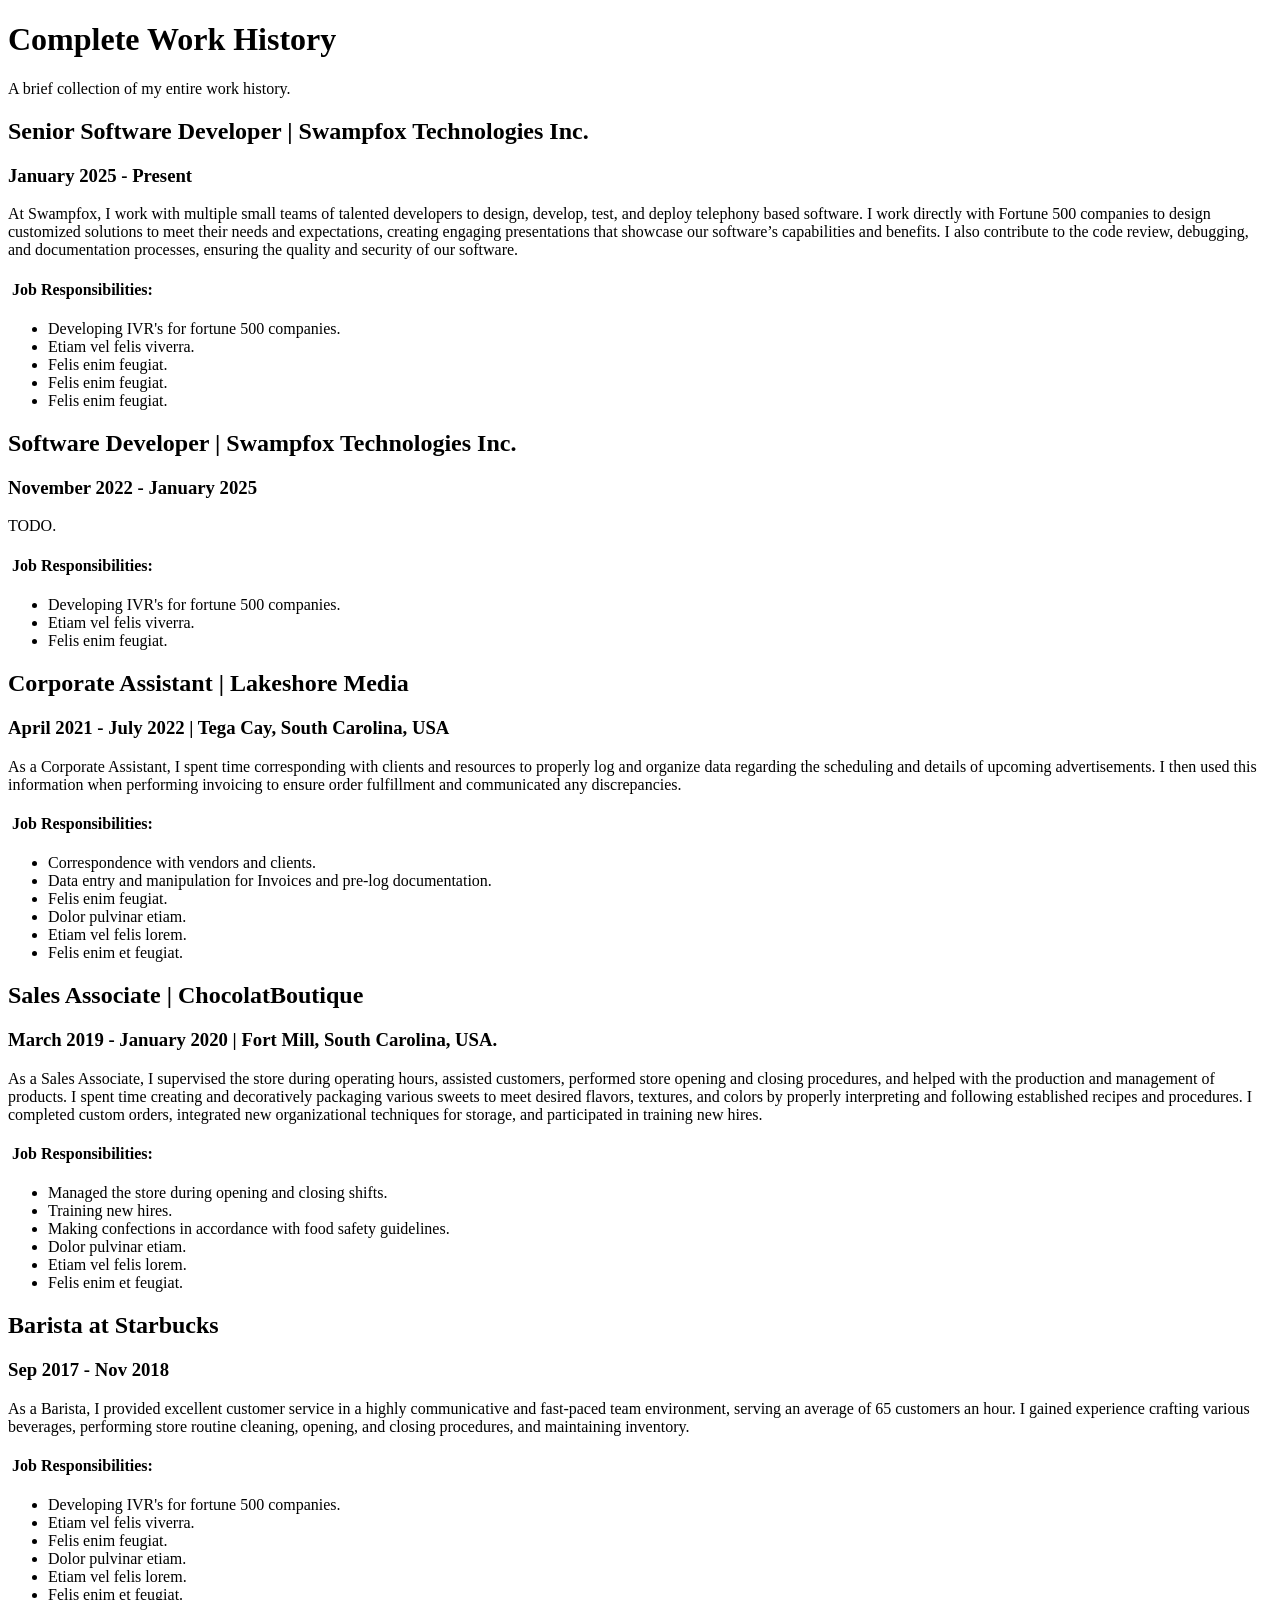
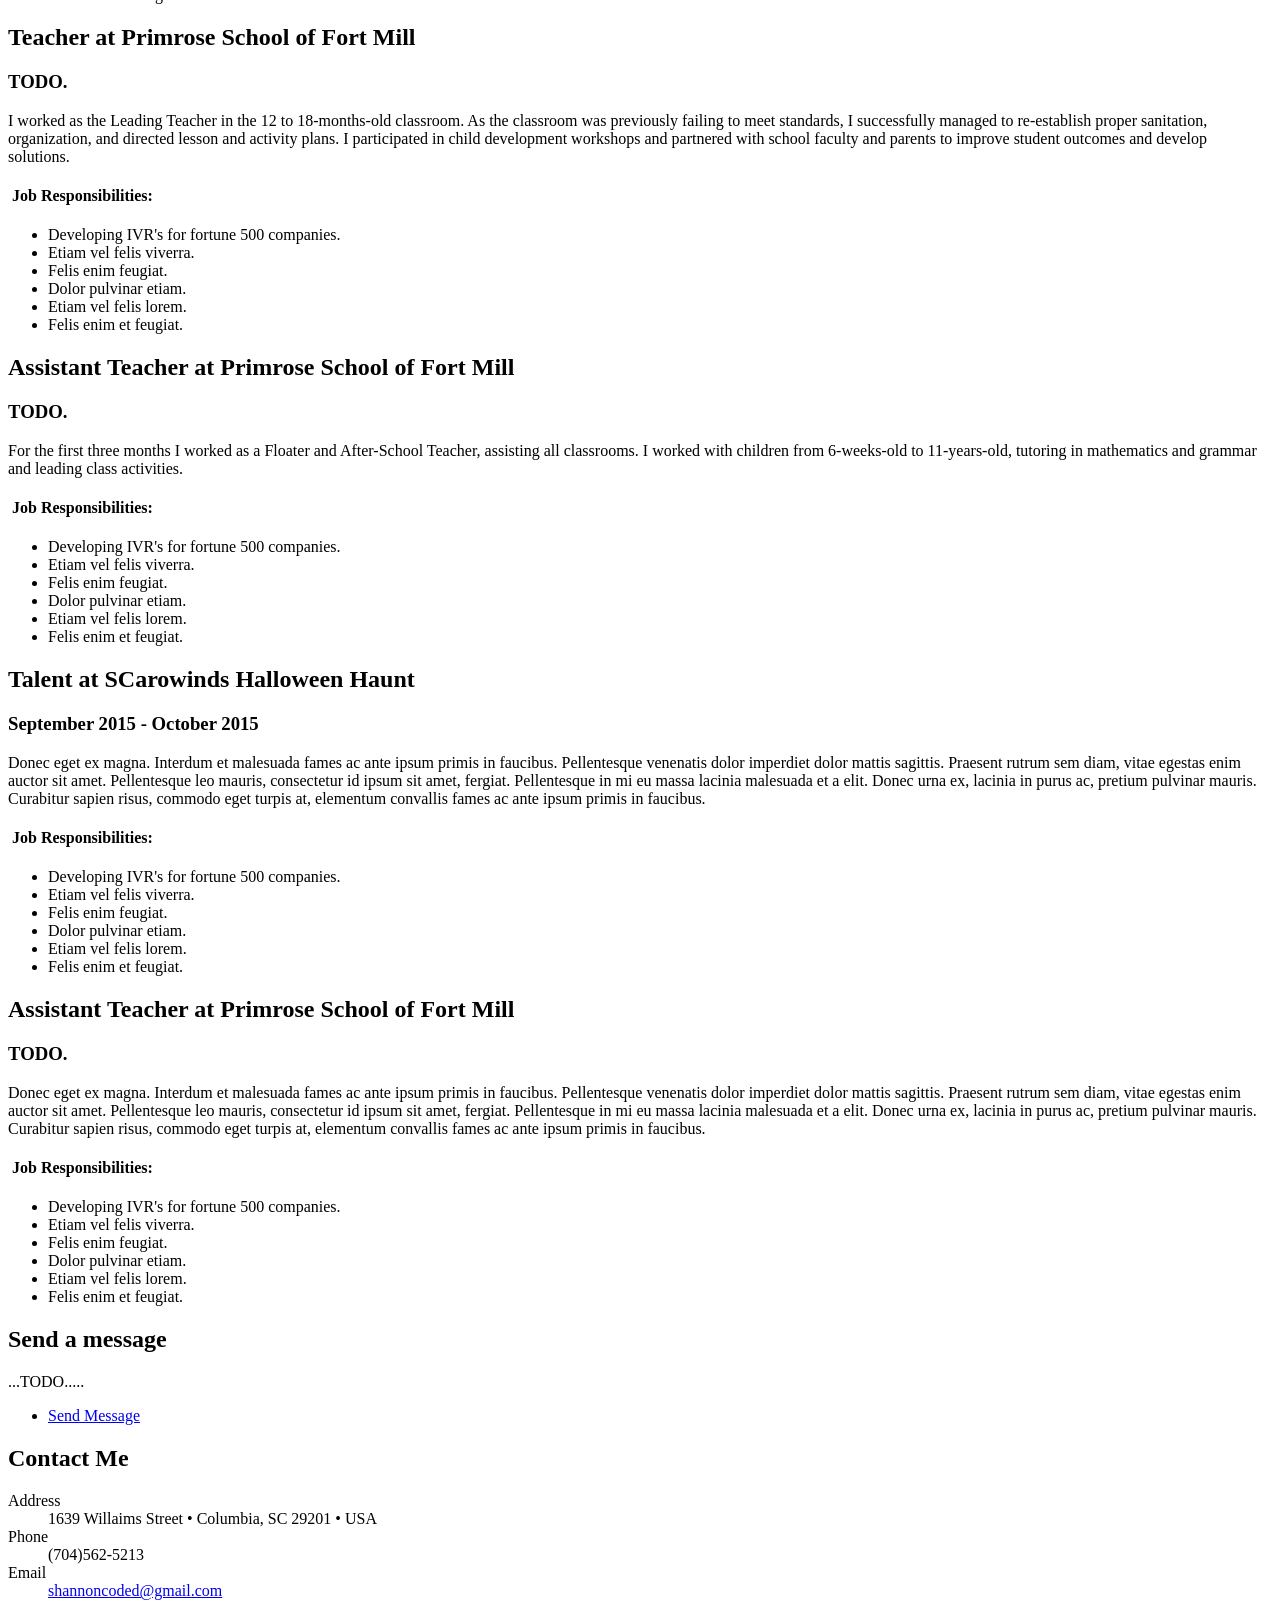
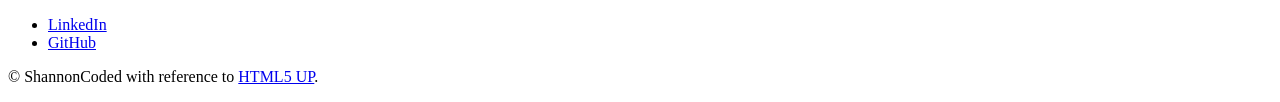
==== history.html @ 384a5326 "Pre-Modernization efforts" ====
<!DOCTYPE HTML>
<html>
	<head>
		<title>Complete Work History</title>
		<meta charset="utf-8" />
		<meta name="viewport" content="width=device-width, initial-scale=1, user-scalable=no" />
		<link rel="stylesheet" href="assets/css/main.css" />
		<noscript><link rel="stylesheet" href="assets/css/noscript.css" /></noscript>
	</head>
	<body class="is-preload">

		<!-- Wrapper -->
			<div id="wrapper">

				<!-- Header -->
					<header id="header">
						<h1>Complete Work History</h1>
						<p>A brief collection of my entire work history.</p>
					</header>

				<!-- Main -->
					<div id="main">

							<!-- Senior Software Developer - Swampfox TechnologiesINc. -->
							<section id="Swampfox2" class="main">
								<h2><b>Senior Software Developer</b> | Swampfox Technologies Inc.</h2>
								<h3>January 2025 - Present</h3>
								<p>At Swampfox, I work with multiple small teams of talented developers to design, develop, test, and deploy telephony based software.
									I work directly with Fortune 500 companies to design customized solutions to meet their needs and expectations, creating engaging presentations that showcase our software’s capabilities and benefits. 
									I also contribute to the code review, debugging, and documentation processes, ensuring the quality and security of our software.</p>
								<h4><span class="image right"><img src="images/SF_Logo.png" alt=""/></span>
									<b>Job Responsibilities:</b></h4>
								<ul>
									<li>Developing IVR's for fortune 500 companies.</li>
									<li>Etiam vel felis viverra.</li>
									<li>Felis enim feugiat.</li>
									<li>Felis enim feugiat.</li>
									<li>Felis enim feugiat.</li>
								</ul>
							</section>

							<!-- Software Developer - Swampfox Technologies Inc. -->
							<section id="Swampfox1" class="main">
								<!-- <span class="image main"><img src="images/pic04.jpg" alt="" /></span> -->
								<h2><b>Software Developer</b> | Swampfox Technologies Inc.</h2>
								<h3>November 2022 - January 2025</h3>
								<p>TODO.</p>
								<h4><span class="image right"><img src="images/SF_Logo.png" alt=""/></span>
									<b>Job Responsibilities:</b></h4>
								<ul>
									<li>Developing IVR's for fortune 500 companies.</li>
									<li>Etiam vel felis viverra.</li>
									<li>Felis enim feugiat.</li>
								</ul>							</section>

							<!--Corporate Assistant at LakeShore Media -->
							<section id="Lakeshore2" class="main">
								<h2><b>Corporate Assistant</b> | Lakeshore Media</h2>
								<h3>April 2021 - July 2022 | Tega Cay, South Carolina, USA</h3>
								<p>As a Corporate Assistant, 
									I spent time corresponding with clients and resources to properly log and organize data regarding the scheduling and details of upcoming advertisements. 
									I then used this information when performing invoicing to ensure order fulfillment and communicated any discrepancies.</p>
								<h4><span class="image right"><img src="images/Lakeshore_logo.jpg" alt=""/></span>
									<b>Job Responsibilities:</b></h4>
								<ul>
									<li>Correspondence with vendors and clients.</li>
									<li>Data entry and manipulation for Invoices and pre-log documentation.</li>
									<li>Felis enim feugiat.</li>
									<li>Dolor pulvinar etiam.</li>
									<li>Etiam vel felis lorem.</li>
									<li>Felis enim et feugiat.</li>
								</ul>
							</section>

							<!-- Chocolatier Chocolat Boutique  -->
							<section id="ChocolatBoutique" class="main">
								<h2>Sales Associate | ChocolatBoutique</h2>
								<h3>March 2019 - January 2020 | Fort Mill, South Carolina, USA.</h3>
								<p>As a Sales Associate, I supervised the store during operating hours, assisted customers, performed store opening and closing procedures, and helped with the production and management of products.
									I spent time creating and decoratively packaging various sweets to meet desired flavors, textures, and colors by properly interpreting and following established recipes and procedures.
									I completed custom orders, integrated new organizational techniques for storage, and participated in training new hires. </p>
								<h4><span class="image right"><img src="images/pic05.jpg" alt=""/></span>
									<b>Job Responsibilities:</b></h4>
								<ul>
									<li>Managed the store during opening and closing shifts.</li>
									<li>Training new hires.</li>
									<li>Making confections in accordance with food safety guidelines.</li>
									<li>Dolor pulvinar etiam.</li>
									<li>Etiam vel felis lorem.</li>
									<li>Felis enim et feugiat.</li>
								</ul>
							</section>

							<!-- Barista at Starbucks  -->
							<section id="Starbucks" class="main">
								<h2><b>Barista</b> at Starbucks</h2>
								<h3>Sep 2017 - Nov 2018</h3>
								<p>As a Barista, I provided excellent customer service in a highly communicative and fast-paced team environment, serving an average of 65 customers an hour.
									I gained experience crafting various beverages, performing store routine cleaning, opening, and closing procedures, and maintaining inventory.</p>
								<h4><span class="image right"><img src="images/pic05.jpg" alt=""/></span>
									<b>Job Responsibilities:</b></h4>
								<ul>
									<li>Developing IVR's for fortune 500 companies.</li>
									<li>Etiam vel felis viverra.</li>
									<li>Felis enim feugiat.</li>
									<li>Dolor pulvinar etiam.</li>
									<li>Etiam vel felis lorem.</li>
									<li>Felis enim et feugiat.</li>
								</ul>
							</section>

							<!-- Teacher at Primrose School of Fort Mill -->
							<section id="Primrose2" class="main">
								<h2>Teacher at Primrose School of Fort Mill</h2>
								<h3>TODO.</h3>
								<p> I worked as the Leading Teacher in the 12 to 18-months-old classroom. As the classroom was previously failing to meet standards, I successfully managed to re-establish proper sanitation, organization, and directed lesson and activity plans. 
									I participated in child development workshops and partnered with school faculty and parents to improve student outcomes and develop solutions.</p>
								<h4><span class="image right"><img src="images/Primrose_logo.jpg" alt=""/></span>
									<b>Job Responsibilities:</b></h4>
									<ul>
										<li>Developing IVR's for fortune 500 companies.</li>
										<li>Etiam vel felis viverra.</li>
										<li>Felis enim feugiat.</li>
										<li>Dolor pulvinar etiam.</li>
										<li>Etiam vel felis lorem.</li>
										<li>Felis enim et feugiat.</li>
									</ul>
							</section>

							<!-- Assistant Teacher at Primrose School of Fort Mill -->
							<section id="Primrose1" class="main">
								<h2>Assistant Teacher at Primrose School of Fort Mill</h2>
								<h3>TODO.</h3>
								<p>For the first three months I worked as a Floater and After-School Teacher, assisting all classrooms. I worked with children from 6-weeks-old to 11-years-old, tutoring in mathematics and grammar and leading class activities.</p>
								<h4><span class="image right"><img src="images/pic05.jpg" alt=""/></span>
									<b>Job Responsibilities:</b></h4>
									<ul>
										<li>Developing IVR's for fortune 500 companies.</li>
										<li>Etiam vel felis viverra.</li>
										<li>Felis enim feugiat.</li>
										<li>Dolor pulvinar etiam.</li>
										<li>Etiam vel felis lorem.</li>
										<li>Felis enim et feugiat.</li>
									</ul>
							</section>

							<!-- Talent at SCarowinds Halloween Haunt -->
							<section id="Scarowinds" class="main">
								<h2>Talent at SCarowinds Halloween Haunt</h2>
								<h3>September 2015 - October 2015</h3>
								<p>Donec eget ex magna. Interdum et malesuada fames ac ante ipsum primis in faucibus. Pellentesque venenatis dolor imperdiet dolor mattis sagittis. Praesent rutrum sem diam, vitae egestas enim auctor sit amet. Pellentesque leo mauris, consectetur id ipsum sit amet, fergiat. Pellentesque in mi eu massa lacinia malesuada et a elit. Donec urna ex, lacinia in purus ac, pretium pulvinar mauris. Curabitur sapien risus, commodo eget turpis at, elementum convallis fames ac ante ipsum primis in faucibus.</p>
								<h4><span class="image right"><img src="images/pic05.jpg" alt=""/></span>
									<b>Job Responsibilities:</b></h4>
									<ul>
										<li>Developing IVR's for fortune 500 companies.</li>
										<li>Etiam vel felis viverra.</li>
										<li>Felis enim feugiat.</li>
										<li>Dolor pulvinar etiam.</li>
										<li>Etiam vel felis lorem.</li>
										<li>Felis enim et feugiat.</li>
									</ul>
							</section>
							
							<!-- Advertising Assistant at Lakeshore Media -->
							<section id="Lakeshore1" class="main">
								<h2>Assistant Teacher at Primrose School of Fort Mill</h2>
								<h3>TODO.</h3>
								<p>Donec eget ex magna. Interdum et malesuada fames ac ante ipsum primis in faucibus. Pellentesque venenatis dolor imperdiet dolor mattis sagittis. Praesent rutrum sem diam, vitae egestas enim auctor sit amet. Pellentesque leo mauris, consectetur id ipsum sit amet, fergiat. Pellentesque in mi eu massa lacinia malesuada et a elit. Donec urna ex, lacinia in purus ac, pretium pulvinar mauris. Curabitur sapien risus, commodo eget turpis at, elementum convallis fames ac ante ipsum primis in faucibus.</p>
								<h4><span class="image right"><img src="images/Lakeshore_logo.jpg" alt=""/></span>
									<b>Job Responsibilities:</b></h4>
									<ul>
										<li>Developing IVR's for fortune 500 companies.</li>
										<li>Etiam vel felis viverra.</li>
										<li>Felis enim feugiat.</li>
										<li>Dolor pulvinar etiam.</li>
										<li>Etiam vel felis lorem.</li>
										<li>Felis enim et feugiat.</li>
									</ul>
							</section>
					</div>


					<!-- Footer -->
					<footer id="footer">
						<section>
							<h2>Send a message</h2>
							<p>...TODO.....</p>
							<ul class="actions">
								<li><a href="generic.html" class="button">Send Message</a></li>
							</ul>
						</section>
						<section>
							<h2>Contact Me</h2>
							<dl class="alt">
								<dt>Address</dt>
								<dd>1639 Willaims Street &bull; Columbia, SC 29201 &bull; USA</dd>
								<dt>Phone</dt>
								<dd>(704)562-5213</dd>
								<dt>Email</dt>
								<dd><a href="#">shannoncoded@gmail.com</a></dd>
							</dl>
							<ul class="icons">
								<li><a href="#" class="icon brands fa-LinkedIn alt"><span class="label">LinkedIn</span></a></li>
								<li><a href="#" class="icon brands fa-github alt"><span class="label">GitHub</span></a></li>
							</ul>
						</section>
						<p class="copyright">&copy; ShannonCoded with reference to <a href="https://html5up.net">HTML5 UP</a>.</p>
					</footer>

			</div>



		<!-- Scripts -->
			<script src="assets/js/jquery.min.js"></script>
			<script src="assets/js/jquery.scrollex.min.js"></script>
			<script src="assets/js/jquery.scrolly.min.js"></script>
			<script src="assets/js/browser.min.js"></script>
			<script src="assets/js/breakpoints.min.js"></script>
			<script src="assets/js/util.js"></script>
			<script src="assets/js/main.js"></script>

	</body>
</html>
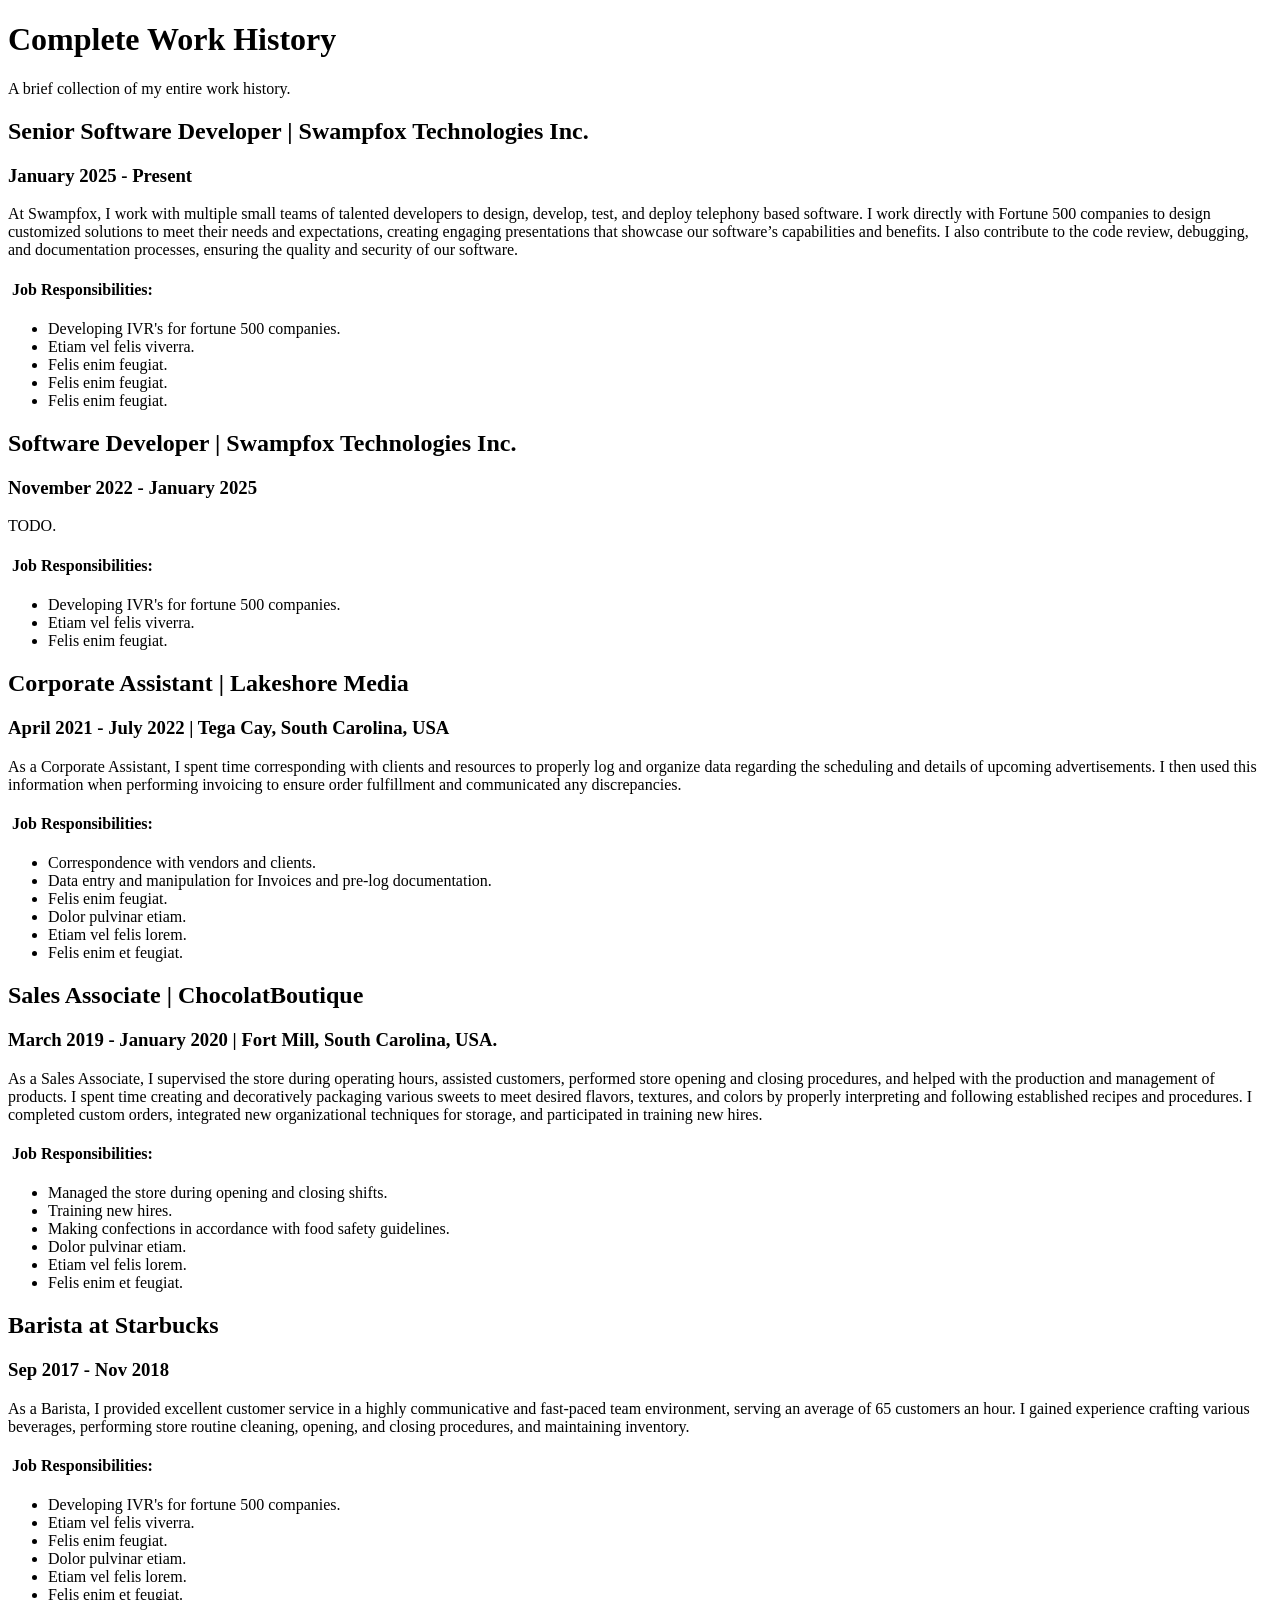
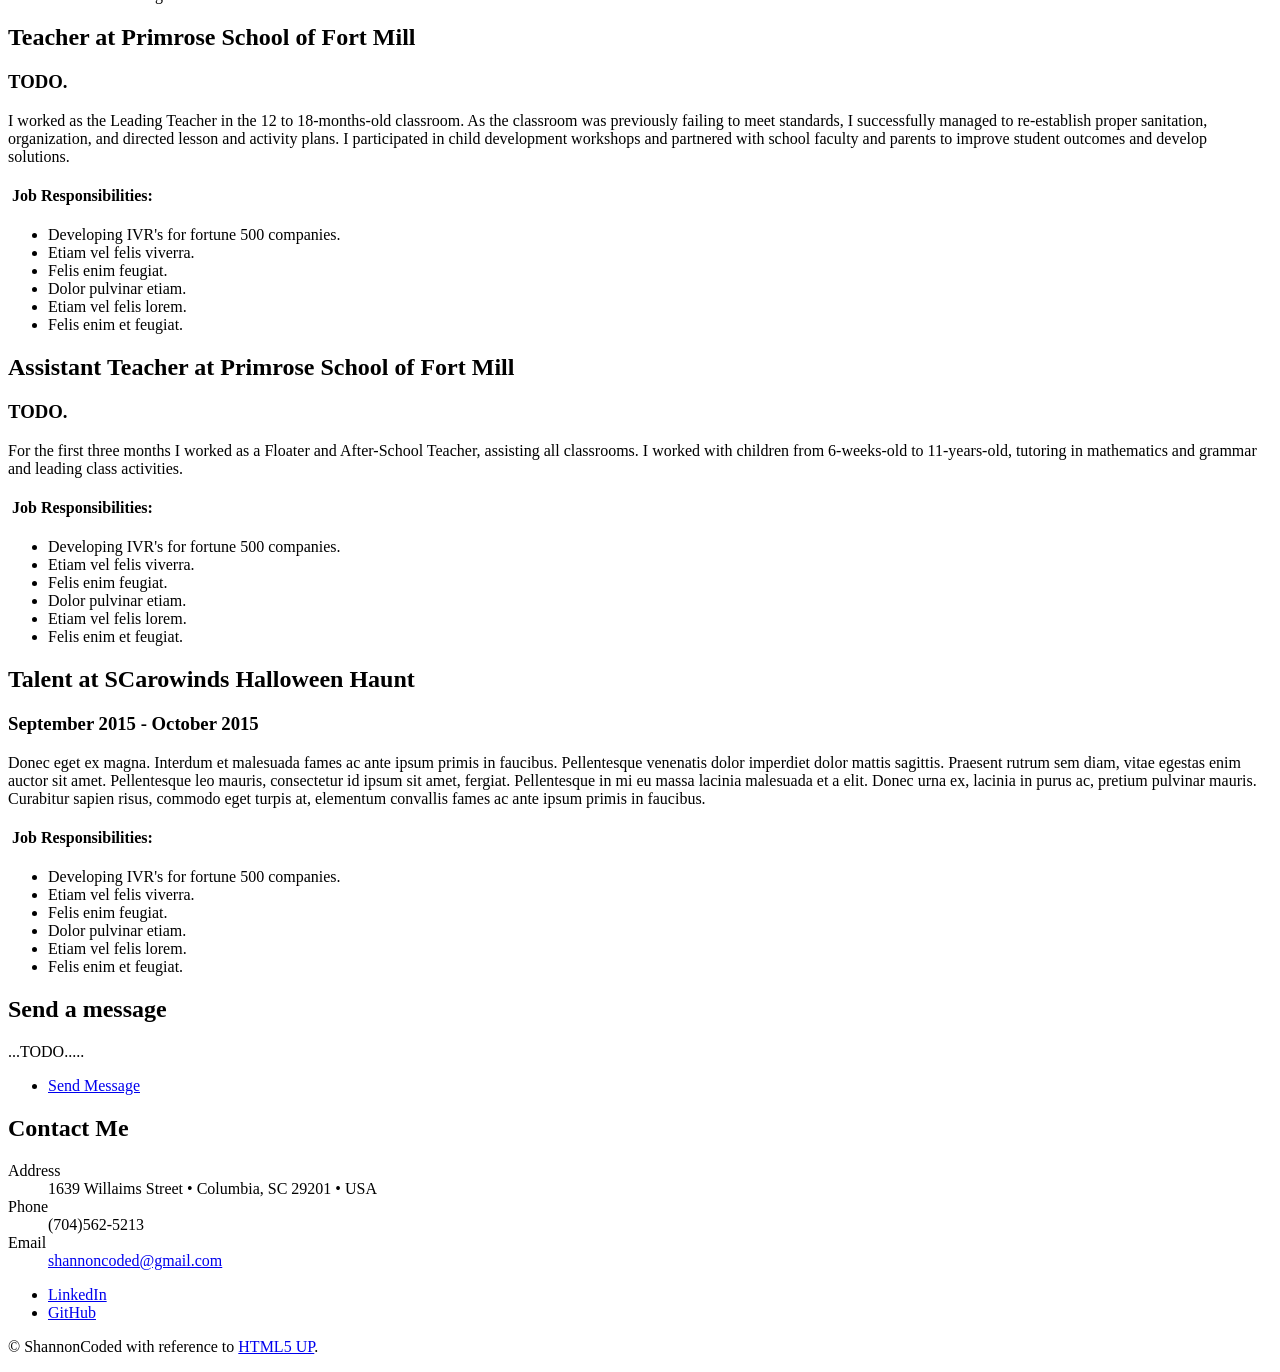
==== commit a9da40b1: "Switched to Earthy Design" ====
--- a/history.html
+++ b/history.html
@@ -161,22 +161,7 @@
 									</ul>
 							</section>
 							
-							<!-- Advertising Assistant at Lakeshore Media -->
-							<section id="Lakeshore1" class="main">
-								<h2>Assistant Teacher at Primrose School of Fort Mill</h2>
-								<h3>TODO.</h3>
-								<p>Donec eget ex magna. Interdum et malesuada fames ac ante ipsum primis in faucibus. Pellentesque venenatis dolor imperdiet dolor mattis sagittis. Praesent rutrum sem diam, vitae egestas enim auctor sit amet. Pellentesque leo mauris, consectetur id ipsum sit amet, fergiat. Pellentesque in mi eu massa lacinia malesuada et a elit. Donec urna ex, lacinia in purus ac, pretium pulvinar mauris. Curabitur sapien risus, commodo eget turpis at, elementum convallis fames ac ante ipsum primis in faucibus.</p>
-								<h4><span class="image right"><img src="images/Lakeshore_logo.jpg" alt=""/></span>
-									<b>Job Responsibilities:</b></h4>
-									<ul>
-										<li>Developing IVR's for fortune 500 companies.</li>
-										<li>Etiam vel felis viverra.</li>
-										<li>Felis enim feugiat.</li>
-										<li>Dolor pulvinar etiam.</li>
-										<li>Etiam vel felis lorem.</li>
-										<li>Felis enim et feugiat.</li>
-									</ul>
-							</section>
+
 					</div>
 
 
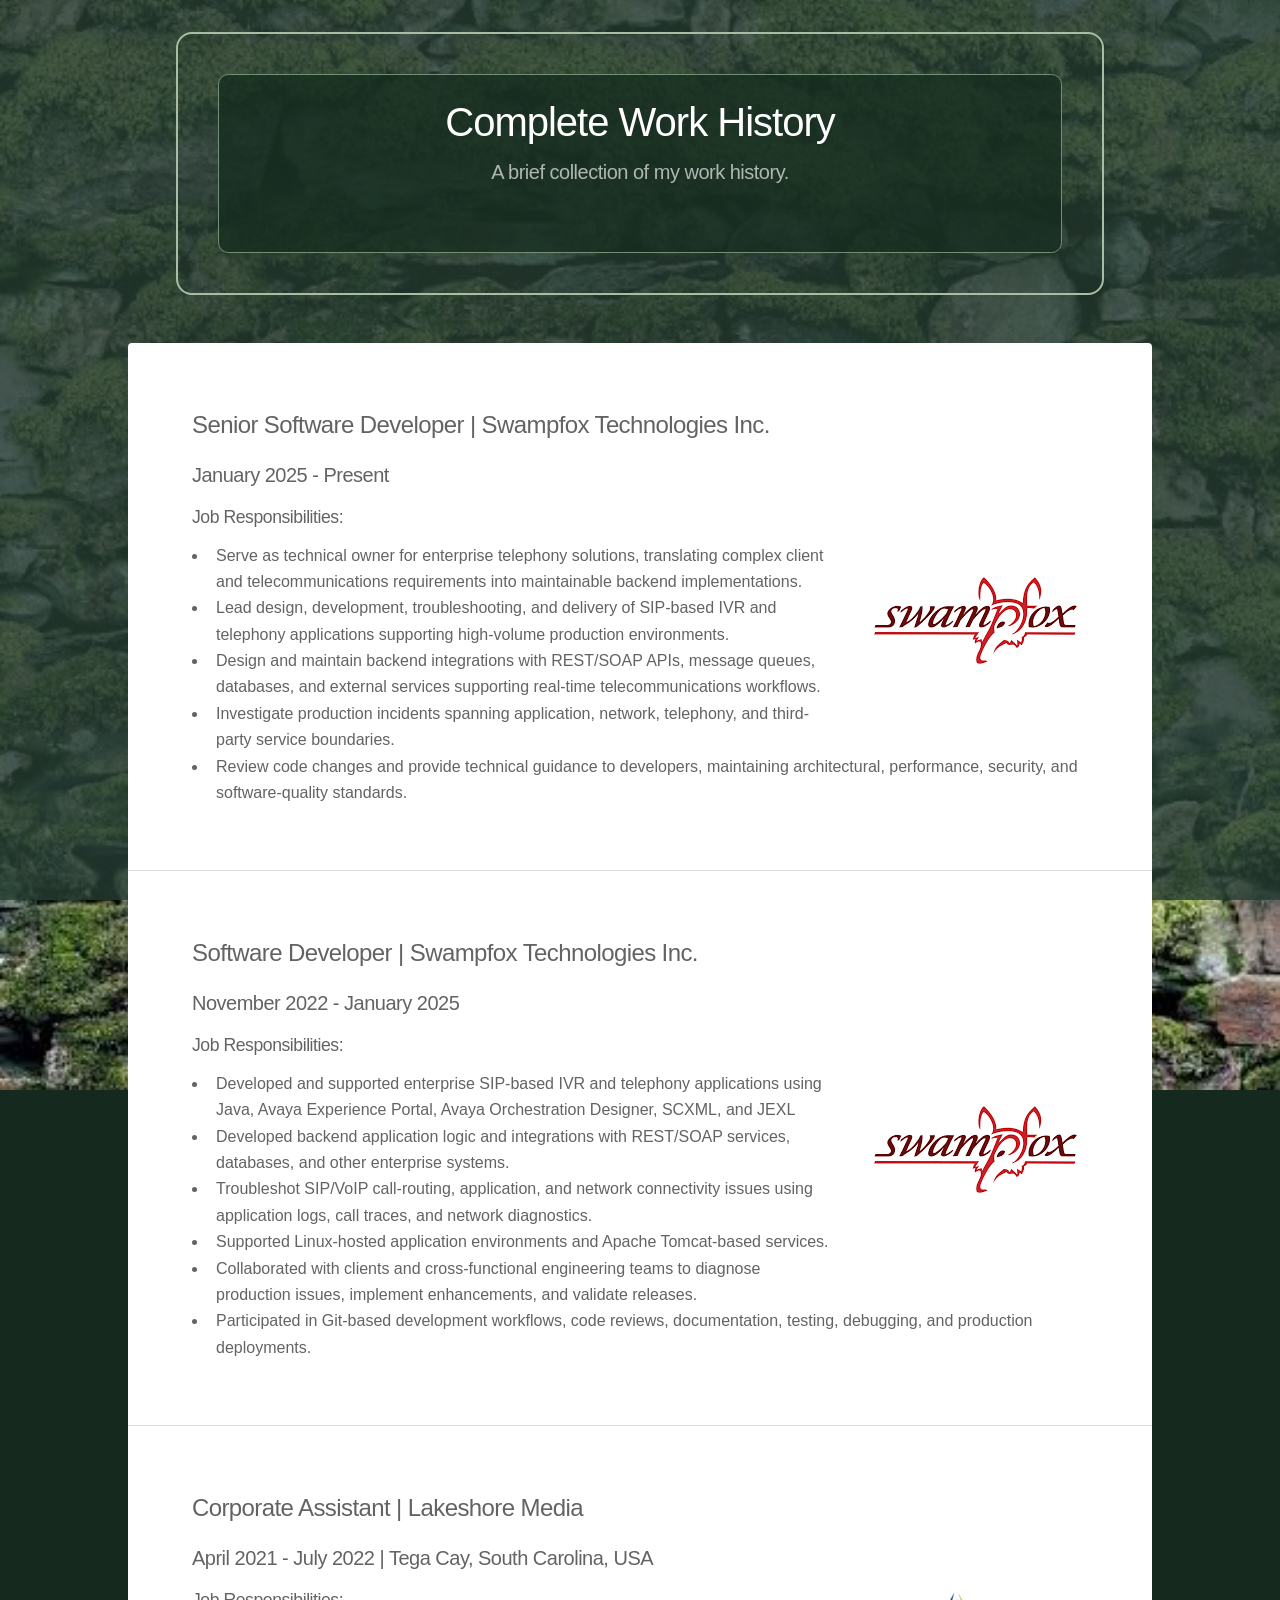
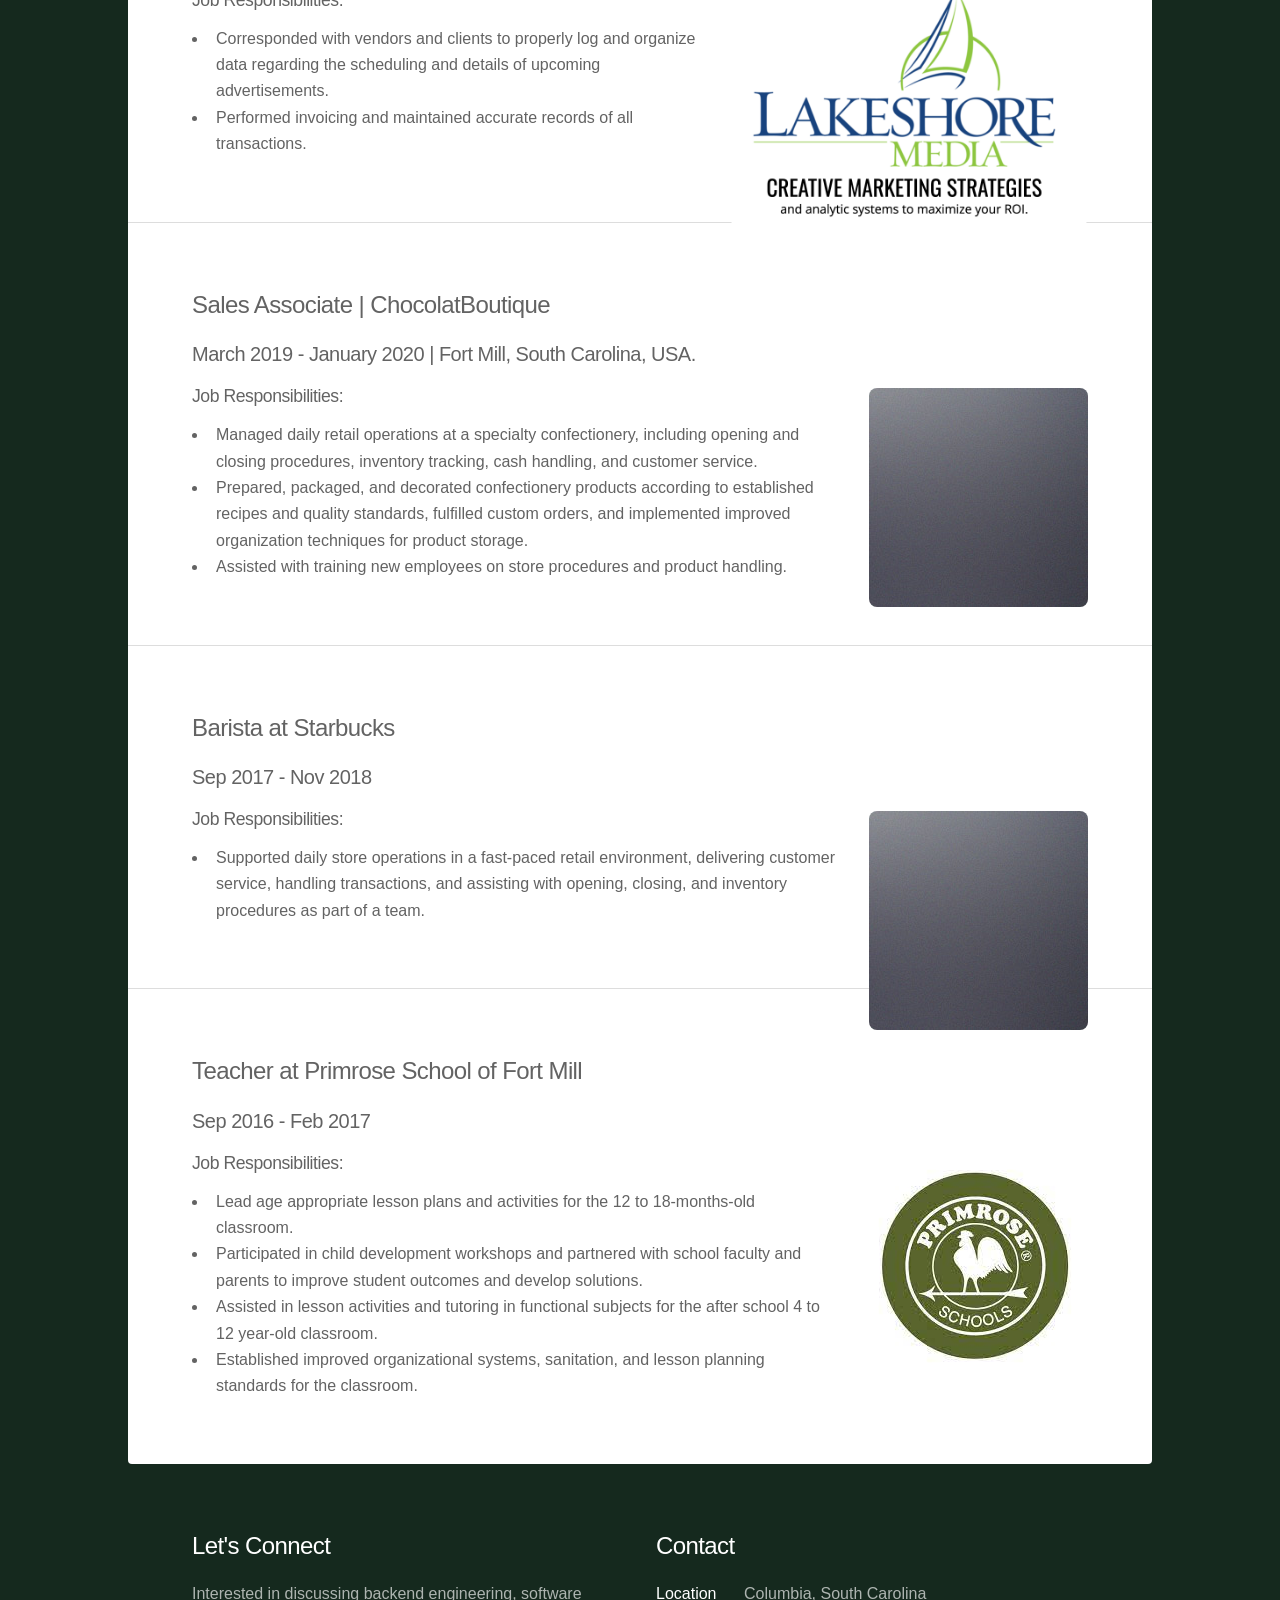
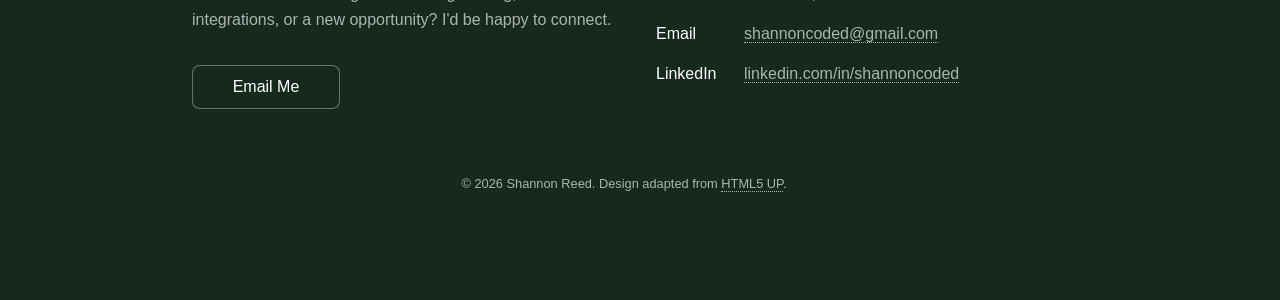
==== commit 1f6d4b40: "Updated Project Section and cleaned UI." ====
--- a/history.html
+++ b/history.html
@@ -4,8 +4,9 @@
 		<title>Complete Work History</title>
 		<meta charset="utf-8" />
 		<meta name="viewport" content="width=device-width, initial-scale=1, user-scalable=no" />
-		<link rel="stylesheet" href="assets/css/main.css" />
-		<noscript><link rel="stylesheet" href="assets/css/noscript.css" /></noscript>
+		<link rel="stylesheet" href="Assets/css/main.css" />
+		<link rel="stylesheet" href="Assets/css/custom.css" />
+		<noscript><link rel="stylesheet" href="Assets/css/noscript.css" /></noscript>
 	</head>
 	<body class="is-preload">
 
@@ -15,7 +16,7 @@
 				<!-- Header -->
 					<header id="header">
 						<h1>Complete Work History</h1>
-						<p>A brief collection of my entire work history.</p>
+						<p>A brief collection of my work history.</p>
 					</header>
 
 				<!-- Main -->
@@ -25,17 +26,14 @@
 							<section id="Swampfox2" class="main">
 								<h2><b>Senior Software Developer</b> | Swampfox Technologies Inc.</h2>
 								<h3>January 2025 - Present</h3>
-								<p>At Swampfox, I work with multiple small teams of talented developers to design, develop, test, and deploy telephony based software.
-									I work directly with Fortune 500 companies to design customized solutions to meet their needs and expectations, creating engaging presentations that showcase our software’s capabilities and benefits. 
-									I also contribute to the code review, debugging, and documentation processes, ensuring the quality and security of our software.</p>
-								<h4><span class="image right"><img src="images/SF_Logo.png" alt=""/></span>
+								<h4><span class="image right"><img src="Images/SF_Logo.png" alt=""/></span>
 									<b>Job Responsibilities:</b></h4>
 								<ul>
-									<li>Developing IVR's for fortune 500 companies.</li>
-									<li>Etiam vel felis viverra.</li>
-									<li>Felis enim feugiat.</li>
-									<li>Felis enim feugiat.</li>
-									<li>Felis enim feugiat.</li>
+									<li>Serve as technical owner for enterprise telephony solutions, translating complex client and telecommunications requirements into maintainable backend implementations.</li>
+									<li>Lead design, development, troubleshooting, and delivery of SIP-based IVR and telephony applications supporting high-volume production environments.</li>
+									<li>Design and maintain backend integrations with REST/SOAP APIs, message queues, databases, and external services supporting real-time telecommunications workflows.</li>
+									<li>Investigate production incidents spanning application, network, telephony, and third-party service boundaries.</li>
+									<li>Review code changes and provide technical guidance to developers, maintaining architectural, performance, security, and software-quality standards.</li>	
 								</ul>
 							</section>
 
@@ -44,31 +42,27 @@
 								<!-- <span class="image main"><img src="images/pic04.jpg" alt="" /></span> -->
 								<h2><b>Software Developer</b> | Swampfox Technologies Inc.</h2>
 								<h3>November 2022 - January 2025</h3>
-								<p>TODO.</p>
-								<h4><span class="image right"><img src="images/SF_Logo.png" alt=""/></span>
+								<h4><span class="image right"><img src="Images/SF_Logo.png" alt=""/></span>
 									<b>Job Responsibilities:</b></h4>
 								<ul>
-									<li>Developing IVR's for fortune 500 companies.</li>
-									<li>Etiam vel felis viverra.</li>
-									<li>Felis enim feugiat.</li>
-								</ul>							</section>
+									<li>Developed and supported enterprise SIP-based IVR and telephony applications using Java, Avaya Experience Portal, Avaya Orchestration Designer, SCXML, and JEXL</li>
+									<li>Developed backend application logic and integrations with REST/SOAP services, databases, and other enterprise systems.</li>
+									<li>Troubleshot SIP/VoIP call-routing, application, and network connectivity issues using application logs, call traces, and network diagnostics.</li>
+									<li>Supported Linux-hosted application environments and Apache Tomcat-based services.</li>
+									<li>Collaborated with clients and cross-functional engineering teams to diagnose production issues, implement enhancements, and validate releases.</li>
+									<li>Participated in Git-based development workflows, code reviews, documentation, testing, debugging, and production deployments.</li>
+								</ul>							
+							</section>
 
 							<!--Corporate Assistant at LakeShore Media -->
 							<section id="Lakeshore2" class="main">
 								<h2><b>Corporate Assistant</b> | Lakeshore Media</h2>
 								<h3>April 2021 - July 2022 | Tega Cay, South Carolina, USA</h3>
-								<p>As a Corporate Assistant, 
-									I spent time corresponding with clients and resources to properly log and organize data regarding the scheduling and details of upcoming advertisements. 
-									I then used this information when performing invoicing to ensure order fulfillment and communicated any discrepancies.</p>
-								<h4><span class="image right"><img src="images/Lakeshore_logo.jpg" alt=""/></span>
+								<h4><span class="image right"><img src="Images/Lakeshore_logo.jpg" alt=""/></span>
 									<b>Job Responsibilities:</b></h4>
 								<ul>
-									<li>Correspondence with vendors and clients.</li>
-									<li>Data entry and manipulation for Invoices and pre-log documentation.</li>
-									<li>Felis enim feugiat.</li>
-									<li>Dolor pulvinar etiam.</li>
-									<li>Etiam vel felis lorem.</li>
-									<li>Felis enim et feugiat.</li>
+									<li>Corresponded with vendors and clients to properly log and organize data regarding the scheduling and details of upcoming advertisements.</li>
+									<li>Performed invoicing and maintained accurate records of all transactions.</li>
 								</ul>
 							</section>
 
@@ -76,18 +70,12 @@
 							<section id="ChocolatBoutique" class="main">
 								<h2>Sales Associate | ChocolatBoutique</h2>
 								<h3>March 2019 - January 2020 | Fort Mill, South Carolina, USA.</h3>
-								<p>As a Sales Associate, I supervised the store during operating hours, assisted customers, performed store opening and closing procedures, and helped with the production and management of products.
-									I spent time creating and decoratively packaging various sweets to meet desired flavors, textures, and colors by properly interpreting and following established recipes and procedures.
-									I completed custom orders, integrated new organizational techniques for storage, and participated in training new hires. </p>
-								<h4><span class="image right"><img src="images/pic05.jpg" alt=""/></span>
+								<h4><span class="image right"><img src="Images/pic05.jpg" alt=""/></span>
 									<b>Job Responsibilities:</b></h4>
 								<ul>
-									<li>Managed the store during opening and closing shifts.</li>
-									<li>Training new hires.</li>
-									<li>Making confections in accordance with food safety guidelines.</li>
-									<li>Dolor pulvinar etiam.</li>
-									<li>Etiam vel felis lorem.</li>
-									<li>Felis enim et feugiat.</li>
+									<li>Managed daily retail operations at a specialty confectionery, including opening and closing procedures, inventory tracking, cash handling, and customer service.</li>
+									<li>Prepared, packaged, and decorated confectionery products according to established recipes and quality standards, fulfilled custom orders, and implemented improved organization techniques for product storage.</li>
+									<li>Assisted with training new employees on store procedures and product handling.</li>
 								</ul>
 							</section>
 
@@ -95,115 +83,57 @@
 							<section id="Starbucks" class="main">
 								<h2><b>Barista</b> at Starbucks</h2>
 								<h3>Sep 2017 - Nov 2018</h3>
-								<p>As a Barista, I provided excellent customer service in a highly communicative and fast-paced team environment, serving an average of 65 customers an hour.
-									I gained experience crafting various beverages, performing store routine cleaning, opening, and closing procedures, and maintaining inventory.</p>
-								<h4><span class="image right"><img src="images/pic05.jpg" alt=""/></span>
+								<h4><span class="image right"><img src="Images/pic05.jpg" alt=""/></span>
 									<b>Job Responsibilities:</b></h4>
 								<ul>
-									<li>Developing IVR's for fortune 500 companies.</li>
-									<li>Etiam vel felis viverra.</li>
-									<li>Felis enim feugiat.</li>
-									<li>Dolor pulvinar etiam.</li>
-									<li>Etiam vel felis lorem.</li>
-									<li>Felis enim et feugiat.</li>
+									<li>Supported daily store operations in a fast-paced retail environment, delivering customer service, handling transactions, and assisting with opening, closing, and inventory procedures as part of a team.</li>
 								</ul>
 							</section>
 
 							<!-- Teacher at Primrose School of Fort Mill -->
 							<section id="Primrose2" class="main">
 								<h2>Teacher at Primrose School of Fort Mill</h2>
-								<h3>TODO.</h3>
-								<p> I worked as the Leading Teacher in the 12 to 18-months-old classroom. As the classroom was previously failing to meet standards, I successfully managed to re-establish proper sanitation, organization, and directed lesson and activity plans. 
-									I participated in child development workshops and partnered with school faculty and parents to improve student outcomes and develop solutions.</p>
-								<h4><span class="image right"><img src="images/Primrose_logo.jpg" alt=""/></span>
+								<h3>Sep 2016 - Feb 2017</h3>
+								<h4><span class="image right"><img src="Images/Primrose_logo.jpg" alt=""/></span>
 									<b>Job Responsibilities:</b></h4>
 									<ul>
-										<li>Developing IVR's for fortune 500 companies.</li>
-										<li>Etiam vel felis viverra.</li>
-										<li>Felis enim feugiat.</li>
-										<li>Dolor pulvinar etiam.</li>
-										<li>Etiam vel felis lorem.</li>
-										<li>Felis enim et feugiat.</li>
+										<li>Lead age appropriate lesson plans and activities for the 12 to 18-months-old classroom.</li>
+										<li>Participated in child development workshops and partnered with school faculty and parents to improve student outcomes and develop solutions.</li>
+										<li>Assisted in lesson activities and tutoring in functional subjects for the after school 4 to 12 year-old classroom.</li>
+										<li>Established improved organizational systems, sanitation, and lesson planning standards for the classroom.</li>
 									</ul>
 							</section>
-
-							<!-- Assistant Teacher at Primrose School of Fort Mill -->
-							<section id="Primrose1" class="main">
-								<h2>Assistant Teacher at Primrose School of Fort Mill</h2>
-								<h3>TODO.</h3>
-								<p>For the first three months I worked as a Floater and After-School Teacher, assisting all classrooms. I worked with children from 6-weeks-old to 11-years-old, tutoring in mathematics and grammar and leading class activities.</p>
-								<h4><span class="image right"><img src="images/pic05.jpg" alt=""/></span>
-									<b>Job Responsibilities:</b></h4>
-									<ul>
-										<li>Developing IVR's for fortune 500 companies.</li>
-										<li>Etiam vel felis viverra.</li>
-										<li>Felis enim feugiat.</li>
-										<li>Dolor pulvinar etiam.</li>
-										<li>Etiam vel felis lorem.</li>
-										<li>Felis enim et feugiat.</li>
-									</ul>
-							</section>
-
-							<!-- Talent at SCarowinds Halloween Haunt -->
-							<section id="Scarowinds" class="main">
-								<h2>Talent at SCarowinds Halloween Haunt</h2>
-								<h3>September 2015 - October 2015</h3>
-								<p>Donec eget ex magna. Interdum et malesuada fames ac ante ipsum primis in faucibus. Pellentesque venenatis dolor imperdiet dolor mattis sagittis. Praesent rutrum sem diam, vitae egestas enim auctor sit amet. Pellentesque leo mauris, consectetur id ipsum sit amet, fergiat. Pellentesque in mi eu massa lacinia malesuada et a elit. Donec urna ex, lacinia in purus ac, pretium pulvinar mauris. Curabitur sapien risus, commodo eget turpis at, elementum convallis fames ac ante ipsum primis in faucibus.</p>
-								<h4><span class="image right"><img src="images/pic05.jpg" alt=""/></span>
-									<b>Job Responsibilities:</b></h4>
-									<ul>
-										<li>Developing IVR's for fortune 500 companies.</li>
-										<li>Etiam vel felis viverra.</li>
-										<li>Felis enim feugiat.</li>
-										<li>Dolor pulvinar etiam.</li>
-										<li>Etiam vel felis lorem.</li>
-										<li>Felis enim et feugiat.</li>
-									</ul>
-							</section>
-							
-
 					</div>
 
 
 					<!-- Footer -->
 					<footer id="footer">
 						<section>
-							<h2>Send a message</h2>
-							<p>...TODO.....</p>
-							<ul class="actions">
-								<li><a href="generic.html" class="button">Send Message</a></li>
-							</ul>
+						<h2>Let's Connect</h2>
+						<p>Interested in discussing backend engineering, software integrations, or a new opportunity? I'd be happy to connect.</p>
+						<ul class="actions"><li><a href="mailto:shannoncoded@gmail.com" class="button">Email Me</a></li></ul>
 						</section>
-						<section>
-							<h2>Contact Me</h2>
-							<dl class="alt">
-								<dt>Address</dt>
-								<dd>1639 Willaims Street &bull; Columbia, SC 29201 &bull; USA</dd>
-								<dt>Phone</dt>
-								<dd>(704)562-5213</dd>
-								<dt>Email</dt>
-								<dd><a href="#">shannoncoded@gmail.com</a></dd>
-							</dl>
-							<ul class="icons">
-								<li><a href="#" class="icon brands fa-LinkedIn alt"><span class="label">LinkedIn</span></a></li>
-								<li><a href="#" class="icon brands fa-github alt"><span class="label">GitHub</span></a></li>
-							</ul>
+						<section id="contact">
+						<h2>Contact</h2>
+						<dl class="alt">
+							<dt>Location</dt><dd>Columbia, South Carolina</dd>
+							<dt>Email</dt><dd><a href="mailto:shannoncoded@gmail.com">shannoncoded@gmail.com</a></dd>
+							<dt>LinkedIn</dt><dd><a href="https://www.linkedin.com/in/shannoncoded/" target="_blank" rel="noopener noreferrer">linkedin.com/in/shannoncoded</a></dd>
+						</dl>
+						<!-- Add your verified GitHub profile URL here when ready. -->
 						</section>
-						<p class="copyright">&copy; ShannonCoded with reference to <a href="https://html5up.net">HTML5 UP</a>.</p>
+						<p class="copyright">&copy; 2026 Shannon Reed. Design adapted from <a href="https://html5up.net">HTML5 UP</a>.</p>
 					</footer>
-
 			</div>
 
-
-
 		<!-- Scripts -->
-			<script src="assets/js/jquery.min.js"></script>
-			<script src="assets/js/jquery.scrollex.min.js"></script>
-			<script src="assets/js/jquery.scrolly.min.js"></script>
-			<script src="assets/js/browser.min.js"></script>
-			<script src="assets/js/breakpoints.min.js"></script>
-			<script src="assets/js/util.js"></script>
-			<script src="assets/js/main.js"></script>
+			<script src="Assets/js/jquery.min.js"></script>
+			<script src="Assets/js/jquery.scrollex.min.js"></script>
+			<script src="Assets/js/jquery.scrolly.min.js"></script>
+			<script src="Assets/js/browser.min.js"></script>
+			<script src="Assets/js/breakpoints.min.js"></script>
+			<script src="Assets/js/util.js"></script>
+			<script src="Assets/js/main.js"></script>
 
 	</body>
 </html>
--- a/Assets/css/main.css
+++ b/Assets/css/main.css
@@ -0,0 +1,3785 @@
+@import url(fontawesome-all.min.css);
+@import 'https://fonts.googleapis.com/css?family=Source+Sans+Pro:300,400';
+
+/*
+	Stellar by HTML5 UP
+	html5up.net | @ajlkn
+	Free for personal and commercial use under the CCA 3.0 license (html5up.net/license)
+*/
+
+html, body, div, span, applet, object,
+iframe, h1, h2, h3, h4, h5, h6, p, blockquote,
+pre, a, abbr, acronym, address, big, cite,
+code, del, dfn, em, img, ins, kbd, q, s, samp,
+small, strike, strong, sub, sup, tt, var, b,
+u, i, center, dl, dt, dd, ol, ul, li, fieldset,
+form, label, legend, table, caption, tbody,
+tfoot, thead, tr, th, td, article, aside,
+canvas, details, embed, figure, figcaption,
+footer, header, hgroup, menu, nav, output, ruby,
+section, summary, time, mark, audio, video {
+	margin: 0;
+	padding: 0;
+	border: 0;
+	font-size: 100%;
+	font: inherit;
+	vertical-align: baseline;}
+
+article, aside, details, figcaption, figure,
+footer, header, hgroup, menu, nav, section {
+	display: block;}
+
+body {
+	line-height: 1;
+}
+
+ol, ul {
+	list-style: none;
+}
+
+blockquote, q {
+	quotes: none;
+}
+
+	blockquote:before, blockquote:after, q:before, q:after {
+		content: '';
+		content: none;
+	}
+
+table {
+	border-collapse: collapse;
+	border-spacing: 0;
+}
+
+body {
+	-webkit-text-size-adjust: none;
+}
+
+mark {
+	background-color: transparent;
+	color: inherit;
+}
+
+input::-moz-focus-inner {
+	border: 0;
+	padding: 0;
+}
+
+input, select, textarea {
+	-moz-appearance: none;
+	-webkit-appearance: none;
+	-ms-appearance: none;
+	appearance: none;
+}
+
+/* Basic */
+
+	@-ms-viewport {
+		width: device-width;
+	}
+
+	body {
+		-ms-overflow-style: scrollbar;
+	}
+
+	@media screen and (max-width: 480px) {
+
+		html, body {
+			min-width: 320px;
+		}
+
+	}
+
+	html {
+		box-sizing: border-box;
+	}
+
+	*, *:before, *:after {
+		box-sizing: inherit;
+	}
+
+	body {
+		background-color: #935d8c;
+		background-image: url("images/overlay.png"), -moz-linear-gradient(45deg, #e37682 15%, #5f4d93 85%);
+		background-image: url("images/overlay.png"), -webkit-linear-gradient(45deg, #e37682 15%, #5f4d93 85%);
+		background-image: url("images/overlay.png"), -ms-linear-gradient(45deg, #e37682 15%, #5f4d93 85%);
+		background-image: url("images/overlay.png"), linear-gradient(45deg, #e37682 15%, #5f4d93 85%);
+	}
+
+		body.is-preload *, body.is-preload *:before, body.is-preload *:after {
+			-moz-animation: none !important;
+			-webkit-animation: none !important;
+			-ms-animation: none !important;
+			animation: none !important;
+			-moz-transition: none !important;
+			-webkit-transition: none !important;
+			-ms-transition: none !important;
+			transition: none !important;
+		}
+
+/* Type */
+
+	body {
+		background-color: #935d8c;
+		color: rgba(255, 255, 255, 0.65);
+	}
+
+	body, input, select, textarea {
+		font-family: "Source Sans Pro", Helvetica, sans-serif;
+		font-size: 17pt;
+		font-weight: 300;
+		line-height: 1.65;
+	}
+
+		@media screen and (max-width: 1680px) {
+
+			body, input, select, textarea {
+				font-size: 14pt;
+			}
+
+		}
+
+		@media screen and (max-width: 1280px) {
+
+			body, input, select, textarea {
+				font-size: 12pt;
+			}
+
+		}
+
+		@media screen and (max-width: 360px) {
+
+			body, input, select, textarea {
+				font-size: 11pt;
+			}
+
+		}
+
+	a {
+		-moz-transition: color 0.2s ease, border-bottom 0.2s ease;
+		-webkit-transition: color 0.2s ease, border-bottom 0.2s ease;
+		-ms-transition: color 0.2s ease, border-bottom 0.2s ease;
+		transition: color 0.2s ease, border-bottom 0.2s ease;
+		text-decoration: none;
+		border-bottom: dotted 1px;
+		color: inherit;
+	}
+
+		a:hover {
+			border-bottom-color: transparent;
+		}
+
+	strong, b {
+		font-weight: 400;
+	}
+
+	em, i {
+		font-style: italic;
+	}
+
+	p {
+		margin: 0 0 2em 0;
+	}
+
+		p.content {
+			-moz-columns: 20em 2;
+			-webkit-columns: 20em 2;
+			-ms-columns: 20em 2;
+			columns: 20em 2;
+			-moz-column-gap: 2em;
+			-webkit-column-gap: 2em;
+			-ms-column-gap: 2em;
+			column-gap: 2em;
+			text-align: justify;
+		}
+
+	h1, h2, h3, h4, h5, h6 {
+		font-weight: 300;
+		line-height: 1.5;
+		margin: 0 0 0.7em 0;
+		letter-spacing: -0.025em;
+	}
+
+		h1 a, h2 a, h3 a, h4 a, h5 a, h6 a {
+			color: inherit;
+			text-decoration: none;
+		}
+
+	h1 {
+		font-size: 2.5em;
+		line-height: 1.2;
+	}
+
+	h2 {
+		font-size: 1.5em;
+	}
+
+	h3 {
+		font-size: 1.25em;
+	}
+
+	h4 {
+		font-size: 1.1em;
+	}
+
+	h5 {
+		font-size: 0.9em;
+	}
+
+	h6 {
+		font-size: 0.7em;
+	}
+
+	@media screen and (max-width: 736px) {
+
+		h1 {
+			font-size: 2em;
+		}
+
+	}
+
+	sub {
+		font-size: 0.8em;
+		position: relative;
+		top: 0.5em;
+	}
+
+	sup {
+		font-size: 0.8em;
+		position: relative;
+		top: -0.5em;
+	}
+
+	blockquote {
+		border-left: solid 4px;
+		font-style: italic;
+		margin: 0 0 2em 0;
+		padding: 0.5em 0 0.5em 2em;
+	}
+
+	code {
+		border-radius: 8px;
+		border: solid 1px;
+		font-family: "Courier New", monospace;
+		font-size: 0.9em;
+		margin: 0 0.25em;
+		padding: 0.25em 0.65em;
+	}
+
+	pre {
+		-webkit-overflow-scrolling: touch;
+		font-family: "Courier New", monospace;
+		font-size: 0.9em;
+		margin: 0 0 2em 0;
+	}
+
+		pre code {
+			display: block;
+			line-height: 1.75;
+			padding: 1em 1.5em;
+			overflow-x: auto;
+		}
+
+	hr {
+		border: 0;
+		border-bottom: solid 1px;
+		margin: 2em 0;
+	}
+
+		hr.major {
+			margin: 3em 0;
+		}
+
+	.align-left {
+		text-align: left;
+	}
+
+	.align-center {
+		text-align: center;
+	}
+
+	.align-right {
+		text-align: right;
+	}
+
+	input, select, textarea {
+		color: #ffffff;
+	}
+
+	a:hover {
+		color: #ffffff;
+	}
+
+	strong, b {
+		color: #ffffff;
+	}
+
+	h1, h2, h3, h4, h5, h6 {
+		color: #ffffff;
+	}
+
+	blockquote {
+		border-left-color: rgba(255, 255, 255, 0.35);
+	}
+
+	code {
+		background: rgba(255, 255, 255, 0.075);
+		border-color: rgba(255, 255, 255, 0.35);
+	}
+
+	hr {
+		border-bottom-color: rgba(255, 255, 255, 0.35);
+	}
+
+/* Row */
+
+	.row {
+		display: flex;
+		flex-wrap: wrap;
+		box-sizing: border-box;
+		align-items: stretch;
+	}
+
+		.row > * {
+			box-sizing: border-box;
+		}
+
+		.row.gtr-uniform > * > :last-child {
+			margin-bottom: 0;
+		}
+
+		.row.aln-left {
+			justify-content: flex-start;
+		}
+
+		.row.aln-center {
+			justify-content: center;
+		}
+
+		.row.aln-right {
+			justify-content: flex-end;
+		}
+
+		.row.aln-top {
+			align-items: flex-start;
+		}
+
+		.row.aln-middle {
+			align-items: center;
+		}
+
+		.row.aln-bottom {
+			align-items: flex-end;
+		}
+
+		.row > .imp {
+			order: -1;
+		}
+
+		.row > .col-1 {
+			width: 8.33333%;
+		}
+
+		.row > .off-1 {
+			margin-left: 8.33333%;
+		}
+
+		.row > .col-2 {
+			width: 16.66667%;
+		}
+
+		.row > .off-2 {
+			margin-left: 16.66667%;
+		}
+
+		.row > .col-3 {
+			width: 25%;
+		}
+
+		.row > .off-3 {
+			margin-left: 25%;
+		}
+
+		.row > .col-4 {
+			width: 33.33333%;
+		}
+
+		.row > .off-4 {
+			margin-left: 33.33333%;
+		}
+
+		.row > .col-5 {
+			width: 41.66667%;
+		}
+
+		.row > .off-5 {
+			margin-left: 41.66667%;
+		}
+
+		.row > .col-6 {
+			width: 50%;
+		}
+
+		.row > .off-6 {
+			margin-left: 50%;
+		}
+
+		.row > .col-7 {
+			width: 58.33333%;
+		}
+
+		.row > .off-7 {
+			margin-left: 58.33333%;
+		}
+
+		.row > .col-8 {
+			width: 66.66667%;
+		}
+
+		.row > .off-8 {
+			margin-left: 66.66667%;
+		}
+
+		.row > .col-9 {
+			width: 75%;
+		}
+
+		.row > .off-9 {
+			margin-left: 75%;
+		}
+
+		.row > .col-10 {
+			width: 83.33333%;
+		}
+
+		.row > .off-10 {
+			margin-left: 83.33333%;
+		}
+
+		.row > .col-11 {
+			width: 91.66667%;
+		}
+
+		.row > .off-11 {
+			margin-left: 91.66667%;
+		}
+
+		.row > .col-12 {
+			width: 100%;
+		}
+
+		.row > .off-12 {
+			margin-left: 100%;
+		}
+
+		.row.gtr-0 {
+			margin-top: 0;
+			margin-left: 0em;
+		}
+
+			.row.gtr-0 > * {
+				padding: 0 0 0 0em;
+			}
+
+			.row.gtr-0.gtr-uniform {
+				margin-top: 0em;
+			}
+
+				.row.gtr-0.gtr-uniform > * {
+					padding-top: 0em;
+				}
+
+		.row.gtr-25 {
+			margin-top: 0;
+			margin-left: -0.375em;
+		}
+
+			.row.gtr-25 > * {
+				padding: 0 0 0 0.375em;
+			}
+
+			.row.gtr-25.gtr-uniform {
+				margin-top: -0.375em;
+			}
+
+				.row.gtr-25.gtr-uniform > * {
+					padding-top: 0.375em;
+				}
+
+		.row.gtr-50 {
+			margin-top: 0;
+			margin-left: -0.75em;
+		}
+
+			.row.gtr-50 > * {
+				padding: 0 0 0 0.75em;
+			}
+
+			.row.gtr-50.gtr-uniform {
+				margin-top: -0.75em;
+			}
+
+				.row.gtr-50.gtr-uniform > * {
+					padding-top: 0.75em;
+				}
+
+		.row {
+			margin-top: 0;
+			margin-left: -1.5em;
+		}
+
+			.row > * {
+				padding: 0 0 0 1.5em;
+			}
+
+			.row.gtr-uniform {
+				margin-top: -1.5em;
+			}
+
+				.row.gtr-uniform > * {
+					padding-top: 1.5em;
+				}
+
+		.row.gtr-150 {
+			margin-top: 0;
+			margin-left: -2.25em;
+		}
+
+			.row.gtr-150 > * {
+				padding: 0 0 0 2.25em;
+			}
+
+			.row.gtr-150.gtr-uniform {
+				margin-top: -2.25em;
+			}
+
+				.row.gtr-150.gtr-uniform > * {
+					padding-top: 2.25em;
+				}
+
+		.row.gtr-200 {
+			margin-top: 0;
+			margin-left: -3em;
+		}
+
+			.row.gtr-200 > * {
+				padding: 0 0 0 3em;
+			}
+
+			.row.gtr-200.gtr-uniform {
+				margin-top: -3em;
+			}
+
+				.row.gtr-200.gtr-uniform > * {
+					padding-top: 3em;
+				}
+
+		@media screen and (max-width: 1680px) {
+
+			.row {
+				display: flex;
+				flex-wrap: wrap;
+				box-sizing: border-box;
+				align-items: stretch;
+			}
+
+				.row > * {
+					box-sizing: border-box;
+				}
+
+				.row.gtr-uniform > * > :last-child {
+					margin-bottom: 0;
+				}
+
+				.row.aln-left {
+					justify-content: flex-start;
+				}
+
+				.row.aln-center {
+					justify-content: center;
+				}
+
+				.row.aln-right {
+					justify-content: flex-end;
+				}
+
+				.row.aln-top {
+					align-items: flex-start;
+				}
+
+				.row.aln-middle {
+					align-items: center;
+				}
+
+				.row.aln-bottom {
+					align-items: flex-end;
+				}
+
+				.row > .imp-xlarge {
+					order: -1;
+				}
+
+				.row > .col-1-xlarge {
+					width: 8.33333%;
+				}
+
+				.row > .off-1-xlarge {
+					margin-left: 8.33333%;
+				}
+
+				.row > .col-2-xlarge {
+					width: 16.66667%;
+				}
+
+				.row > .off-2-xlarge {
+					margin-left: 16.66667%;
+				}
+
+				.row > .col-3-xlarge {
+					width: 25%;
+				}
+
+				.row > .off-3-xlarge {
+					margin-left: 25%;
+				}
+
+				.row > .col-4-xlarge {
+					width: 33.33333%;
+				}
+
+				.row > .off-4-xlarge {
+					margin-left: 33.33333%;
+				}
+
+				.row > .col-5-xlarge {
+					width: 41.66667%;
+				}
+
+				.row > .off-5-xlarge {
+					margin-left: 41.66667%;
+				}
+
+				.row > .col-6-xlarge {
+					width: 50%;
+				}
+
+				.row > .off-6-xlarge {
+					margin-left: 50%;
+				}
+
+				.row > .col-7-xlarge {
+					width: 58.33333%;
+				}
+
+				.row > .off-7-xlarge {
+					margin-left: 58.33333%;
+				}
+
+				.row > .col-8-xlarge {
+					width: 66.66667%;
+				}
+
+				.row > .off-8-xlarge {
+					margin-left: 66.66667%;
+				}
+
+				.row > .col-9-xlarge {
+					width: 75%;
+				}
+
+				.row > .off-9-xlarge {
+					margin-left: 75%;
+				}
+
+				.row > .col-10-xlarge {
+					width: 83.33333%;
+				}
+
+				.row > .off-10-xlarge {
+					margin-left: 83.33333%;
+				}
+
+				.row > .col-11-xlarge {
+					width: 91.66667%;
+				}
+
+				.row > .off-11-xlarge {
+					margin-left: 91.66667%;
+				}
+
+				.row > .col-12-xlarge {
+					width: 100%;
+				}
+
+				.row > .off-12-xlarge {
+					margin-left: 100%;
+				}
+
+				.row.gtr-0 {
+					margin-top: 0;
+					margin-left: 0em;
+				}
+
+					.row.gtr-0 > * {
+						padding: 0 0 0 0em;
+					}
+
+					.row.gtr-0.gtr-uniform {
+						margin-top: 0em;
+					}
+
+						.row.gtr-0.gtr-uniform > * {
+							padding-top: 0em;
+						}
+
+				.row.gtr-25 {
+					margin-top: 0;
+					margin-left: -0.375em;
+				}
+
+					.row.gtr-25 > * {
+						padding: 0 0 0 0.375em;
+					}
+
+					.row.gtr-25.gtr-uniform {
+						margin-top: -0.375em;
+					}
+
+						.row.gtr-25.gtr-uniform > * {
+							padding-top: 0.375em;
+						}
+
+				.row.gtr-50 {
+					margin-top: 0;
+					margin-left: -0.75em;
+				}
+
+					.row.gtr-50 > * {
+						padding: 0 0 0 0.75em;
+					}
+
+					.row.gtr-50.gtr-uniform {
+						margin-top: -0.75em;
+					}
+
+						.row.gtr-50.gtr-uniform > * {
+							padding-top: 0.75em;
+						}
+
+				.row {
+					margin-top: 0;
+					margin-left: -1.5em;
+				}
+
+					.row > * {
+						padding: 0 0 0 1.5em;
+					}
+
+					.row.gtr-uniform {
+						margin-top: -1.5em;
+					}
+
+						.row.gtr-uniform > * {
+							padding-top: 1.5em;
+						}
+
+				.row.gtr-150 {
+					margin-top: 0;
+					margin-left: -2.25em;
+				}
+
+					.row.gtr-150 > * {
+						padding: 0 0 0 2.25em;
+					}
+
+					.row.gtr-150.gtr-uniform {
+						margin-top: -2.25em;
+					}
+
+						.row.gtr-150.gtr-uniform > * {
+							padding-top: 2.25em;
+						}
+
+				.row.gtr-200 {
+					margin-top: 0;
+					margin-left: -3em;
+				}
+
+					.row.gtr-200 > * {
+						padding: 0 0 0 3em;
+					}
+
+					.row.gtr-200.gtr-uniform {
+						margin-top: -3em;
+					}
+
+						.row.gtr-200.gtr-uniform > * {
+							padding-top: 3em;
+						}
+
+		}
+
+		@media screen and (max-width: 1280px) {
+
+			.row {
+				display: flex;
+				flex-wrap: wrap;
+				box-sizing: border-box;
+				align-items: stretch;
+			}
+
+				.row > * {
+					box-sizing: border-box;
+				}
+
+				.row.gtr-uniform > * > :last-child {
+					margin-bottom: 0;
+				}
+
+				.row.aln-left {
+					justify-content: flex-start;
+				}
+
+				.row.aln-center {
+					justify-content: center;
+				}
+
+				.row.aln-right {
+					justify-content: flex-end;
+				}
+
+				.row.aln-top {
+					align-items: flex-start;
+				}
+
+				.row.aln-middle {
+					align-items: center;
+				}
+
+				.row.aln-bottom {
+					align-items: flex-end;
+				}
+
+				.row > .imp-large {
+					order: -1;
+				}
+
+				.row > .col-1-large {
+					width: 8.33333%;
+				}
+
+				.row > .off-1-large {
+					margin-left: 8.33333%;
+				}
+
+				.row > .col-2-large {
+					width: 16.66667%;
+				}
+
+				.row > .off-2-large {
+					margin-left: 16.66667%;
+				}
+
+				.row > .col-3-large {
+					width: 25%;
+				}
+
+				.row > .off-3-large {
+					margin-left: 25%;
+				}
+
+				.row > .col-4-large {
+					width: 33.33333%;
+				}
+
+				.row > .off-4-large {
+					margin-left: 33.33333%;
+				}
+
+				.row > .col-5-large {
+					width: 41.66667%;
+				}
+
+				.row > .off-5-large {
+					margin-left: 41.66667%;
+				}
+
+				.row > .col-6-large {
+					width: 50%;
+				}
+
+				.row > .off-6-large {
+					margin-left: 50%;
+				}
+
+				.row > .col-7-large {
+					width: 58.33333%;
+				}
+
+				.row > .off-7-large {
+					margin-left: 58.33333%;
+				}
+
+				.row > .col-8-large {
+					width: 66.66667%;
+				}
+
+				.row > .off-8-large {
+					margin-left: 66.66667%;
+				}
+
+				.row > .col-9-large {
+					width: 75%;
+				}
+
+				.row > .off-9-large {
+					margin-left: 75%;
+				}
+
+				.row > .col-10-large {
+					width: 83.33333%;
+				}
+
+				.row > .off-10-large {
+					margin-left: 83.33333%;
+				}
+
+				.row > .col-11-large {
+					width: 91.66667%;
+				}
+
+				.row > .off-11-large {
+					margin-left: 91.66667%;
+				}
+
+				.row > .col-12-large {
+					width: 100%;
+				}
+
+				.row > .off-12-large {
+					margin-left: 100%;
+				}
+
+				.row.gtr-0 {
+					margin-top: 0;
+					margin-left: 0em;
+				}
+
+					.row.gtr-0 > * {
+						padding: 0 0 0 0em;
+					}
+
+					.row.gtr-0.gtr-uniform {
+						margin-top: 0em;
+					}
+
+						.row.gtr-0.gtr-uniform > * {
+							padding-top: 0em;
+						}
+
+				.row.gtr-25 {
+					margin-top: 0;
+					margin-left: -0.375em;
+				}
+
+					.row.gtr-25 > * {
+						padding: 0 0 0 0.375em;
+					}
+
+					.row.gtr-25.gtr-uniform {
+						margin-top: -0.375em;
+					}
+
+						.row.gtr-25.gtr-uniform > * {
+							padding-top: 0.375em;
+						}
+
+				.row.gtr-50 {
+					margin-top: 0;
+					margin-left: -0.75em;
+				}
+
+					.row.gtr-50 > * {
+						padding: 0 0 0 0.75em;
+					}
+
+					.row.gtr-50.gtr-uniform {
+						margin-top: -0.75em;
+					}
+
+						.row.gtr-50.gtr-uniform > * {
+							padding-top: 0.75em;
+						}
+
+				.row {
+					margin-top: 0;
+					margin-left: -1.5em;
+				}
+
+					.row > * {
+						padding: 0 0 0 1.5em;
+					}
+
+					.row.gtr-uniform {
+						margin-top: -1.5em;
+					}
+
+						.row.gtr-uniform > * {
+							padding-top: 1.5em;
+						}
+
+				.row.gtr-150 {
+					margin-top: 0;
+					margin-left: -2.25em;
+				}
+
+					.row.gtr-150 > * {
+						padding: 0 0 0 2.25em;
+					}
+
+					.row.gtr-150.gtr-uniform {
+						margin-top: -2.25em;
+					}
+
+						.row.gtr-150.gtr-uniform > * {
+							padding-top: 2.25em;
+						}
+
+				.row.gtr-200 {
+					margin-top: 0;
+					margin-left: -3em;
+				}
+
+					.row.gtr-200 > * {
+						padding: 0 0 0 3em;
+					}
+
+					.row.gtr-200.gtr-uniform {
+						margin-top: -3em;
+					}
+
+						.row.gtr-200.gtr-uniform > * {
+							padding-top: 3em;
+						}
+
+		}
+
+		@media screen and (max-width: 980px) {
+
+			.row {
+				display: flex;
+				flex-wrap: wrap;
+				box-sizing: border-box;
+				align-items: stretch;
+			}
+
+				.row > * {
+					box-sizing: border-box;
+				}
+
+				.row.gtr-uniform > * > :last-child {
+					margin-bottom: 0;
+				}
+
+				.row.aln-left {
+					justify-content: flex-start;
+				}
+
+				.row.aln-center {
+					justify-content: center;
+				}
+
+				.row.aln-right {
+					justify-content: flex-end;
+				}
+
+				.row.aln-top {
+					align-items: flex-start;
+				}
+
+				.row.aln-middle {
+					align-items: center;
+				}
+
+				.row.aln-bottom {
+					align-items: flex-end;
+				}
+
+				.row > .imp-medium {
+					order: -1;
+				}
+
+				.row > .col-1-medium {
+					width: 8.33333%;
+				}
+
+				.row > .off-1-medium {
+					margin-left: 8.33333%;
+				}
+
+				.row > .col-2-medium {
+					width: 16.66667%;
+				}
+
+				.row > .off-2-medium {
+					margin-left: 16.66667%;
+				}
+
+				.row > .col-3-medium {
+					width: 25%;
+				}
+
+				.row > .off-3-medium {
+					margin-left: 25%;
+				}
+
+				.row > .col-4-medium {
+					width: 33.33333%;
+				}
+
+				.row > .off-4-medium {
+					margin-left: 33.33333%;
+				}
+
+				.row > .col-5-medium {
+					width: 41.66667%;
+				}
+
+				.row > .off-5-medium {
+					margin-left: 41.66667%;
+				}
+
+				.row > .col-6-medium {
+					width: 50%;
+				}
+
+				.row > .off-6-medium {
+					margin-left: 50%;
+				}
+
+				.row > .col-7-medium {
+					width: 58.33333%;
+				}
+
+				.row > .off-7-medium {
+					margin-left: 58.33333%;
+				}
+
+				.row > .col-8-medium {
+					width: 66.66667%;
+				}
+
+				.row > .off-8-medium {
+					margin-left: 66.66667%;
+				}
+
+				.row > .col-9-medium {
+					width: 75%;
+				}
+
+				.row > .off-9-medium {
+					margin-left: 75%;
+				}
+
+				.row > .col-10-medium {
+					width: 83.33333%;
+				}
+
+				.row > .off-10-medium {
+					margin-left: 83.33333%;
+				}
+
+				.row > .col-11-medium {
+					width: 91.66667%;
+				}
+
+				.row > .off-11-medium {
+					margin-left: 91.66667%;
+				}
+
+				.row > .col-12-medium {
+					width: 100%;
+				}
+
+				.row > .off-12-medium {
+					margin-left: 100%;
+				}
+
+				.row.gtr-0 {
+					margin-top: 0;
+					margin-left: 0em;
+				}
+
+					.row.gtr-0 > * {
+						padding: 0 0 0 0em;
+					}
+
+					.row.gtr-0.gtr-uniform {
+						margin-top: 0em;
+					}
+
+						.row.gtr-0.gtr-uniform > * {
+							padding-top: 0em;
+						}
+
+				.row.gtr-25 {
+					margin-top: 0;
+					margin-left: -0.375em;
+				}
+
+					.row.gtr-25 > * {
+						padding: 0 0 0 0.375em;
+					}
+
+					.row.gtr-25.gtr-uniform {
+						margin-top: -0.375em;
+					}
+
+						.row.gtr-25.gtr-uniform > * {
+							padding-top: 0.375em;
+						}
+
+				.row.gtr-50 {
+					margin-top: 0;
+					margin-left: -0.75em;
+				}
+
+					.row.gtr-50 > * {
+						padding: 0 0 0 0.75em;
+					}
+
+					.row.gtr-50.gtr-uniform {
+						margin-top: -0.75em;
+					}
+
+						.row.gtr-50.gtr-uniform > * {
+							padding-top: 0.75em;
+						}
+
+				.row {
+					margin-top: 0;
+					margin-left: -1.5em;
+				}
+
+					.row > * {
+						padding: 0 0 0 1.5em;
+					}
+
+					.row.gtr-uniform {
+						margin-top: -1.5em;
+					}
+
+						.row.gtr-uniform > * {
+							padding-top: 1.5em;
+						}
+
+				.row.gtr-150 {
+					margin-top: 0;
+					margin-left: -2.25em;
+				}
+
+					.row.gtr-150 > * {
+						padding: 0 0 0 2.25em;
+					}
+
+					.row.gtr-150.gtr-uniform {
+						margin-top: -2.25em;
+					}
+
+						.row.gtr-150.gtr-uniform > * {
+							padding-top: 2.25em;
+						}
+
+				.row.gtr-200 {
+					margin-top: 0;
+					margin-left: -3em;
+				}
+
+					.row.gtr-200 > * {
+						padding: 0 0 0 3em;
+					}
+
+					.row.gtr-200.gtr-uniform {
+						margin-top: -3em;
+					}
+
+						.row.gtr-200.gtr-uniform > * {
+							padding-top: 3em;
+						}
+
+		}
+
+		@media screen and (max-width: 736px) {
+
+			.row {
+				display: flex;
+				flex-wrap: wrap;
+				box-sizing: border-box;
+				align-items: stretch;
+			}
+
+				.row > * {
+					box-sizing: border-box;
+				}
+
+				.row.gtr-uniform > * > :last-child {
+					margin-bottom: 0;
+				}
+
+				.row.aln-left {
+					justify-content: flex-start;
+				}
+
+				.row.aln-center {
+					justify-content: center;
+				}
+
+				.row.aln-right {
+					justify-content: flex-end;
+				}
+
+				.row.aln-top {
+					align-items: flex-start;
+				}
+
+				.row.aln-middle {
+					align-items: center;
+				}
+
+				.row.aln-bottom {
+					align-items: flex-end;
+				}
+
+				.row > .imp-small {
+					order: -1;
+				}
+
+				.row > .col-1-small {
+					width: 8.33333%;
+				}
+
+				.row > .off-1-small {
+					margin-left: 8.33333%;
+				}
+
+				.row > .col-2-small {
+					width: 16.66667%;
+				}
+
+				.row > .off-2-small {
+					margin-left: 16.66667%;
+				}
+
+				.row > .col-3-small {
+					width: 25%;
+				}
+
+				.row > .off-3-small {
+					margin-left: 25%;
+				}
+
+				.row > .col-4-small {
+					width: 33.33333%;
+				}
+
+				.row > .off-4-small {
+					margin-left: 33.33333%;
+				}
+
+				.row > .col-5-small {
+					width: 41.66667%;
+				}
+
+				.row > .off-5-small {
+					margin-left: 41.66667%;
+				}
+
+				.row > .col-6-small {
+					width: 50%;
+				}
+
+				.row > .off-6-small {
+					margin-left: 50%;
+				}
+
+				.row > .col-7-small {
+					width: 58.33333%;
+				}
+
+				.row > .off-7-small {
+					margin-left: 58.33333%;
+				}
+
+				.row > .col-8-small {
+					width: 66.66667%;
+				}
+
+				.row > .off-8-small {
+					margin-left: 66.66667%;
+				}
+
+				.row > .col-9-small {
+					width: 75%;
+				}
+
+				.row > .off-9-small {
+					margin-left: 75%;
+				}
+
+				.row > .col-10-small {
+					width: 83.33333%;
+				}
+
+				.row > .off-10-small {
+					margin-left: 83.33333%;
+				}
+
+				.row > .col-11-small {
+					width: 91.66667%;
+				}
+
+				.row > .off-11-small {
+					margin-left: 91.66667%;
+				}
+
+				.row > .col-12-small {
+					width: 100%;
+				}
+
+				.row > .off-12-small {
+					margin-left: 100%;
+				}
+
+				.row.gtr-0 {
+					margin-top: 0;
+					margin-left: 0em;
+				}
+
+					.row.gtr-0 > * {
+						padding: 0 0 0 0em;
+					}
+
+					.row.gtr-0.gtr-uniform {
+						margin-top: 0em;
+					}
+
+						.row.gtr-0.gtr-uniform > * {
+							padding-top: 0em;
+						}
+
+				.row.gtr-25 {
+					margin-top: 0;
+					margin-left: -0.25em;
+				}
+
+					.row.gtr-25 > * {
+						padding: 0 0 0 0.25em;
+					}
+
+					.row.gtr-25.gtr-uniform {
+						margin-top: -0.25em;
+					}
+
+						.row.gtr-25.gtr-uniform > * {
+							padding-top: 0.25em;
+						}
+
+				.row.gtr-50 {
+					margin-top: 0;
+					margin-left: -0.5em;
+				}
+
+					.row.gtr-50 > * {
+						padding: 0 0 0 0.5em;
+					}
+
+					.row.gtr-50.gtr-uniform {
+						margin-top: -0.5em;
+					}
+
+						.row.gtr-50.gtr-uniform > * {
+							padding-top: 0.5em;
+						}
+
+				.row {
+					margin-top: 0;
+					margin-left: -1em;
+				}
+
+					.row > * {
+						padding: 0 0 0 1em;
+					}
+
+					.row.gtr-uniform {
+						margin-top: -1em;
+					}
+
+						.row.gtr-uniform > * {
+							padding-top: 1em;
+						}
+
+				.row.gtr-150 {
+					margin-top: 0;
+					margin-left: -1.5em;
+				}
+
+					.row.gtr-150 > * {
+						padding: 0 0 0 1.5em;
+					}
+
+					.row.gtr-150.gtr-uniform {
+						margin-top: -1.5em;
+					}
+
+						.row.gtr-150.gtr-uniform > * {
+							padding-top: 1.5em;
+						}
+
+				.row.gtr-200 {
+					margin-top: 0;
+					margin-left: -2em;
+				}
+
+					.row.gtr-200 > * {
+						padding: 0 0 0 2em;
+					}
+
+					.row.gtr-200.gtr-uniform {
+						margin-top: -2em;
+					}
+
+						.row.gtr-200.gtr-uniform > * {
+							padding-top: 2em;
+						}
+
+		}
+
+		@media screen and (max-width: 480px) {
+
+			.row {
+				display: flex;
+				flex-wrap: wrap;
+				box-sizing: border-box;
+				align-items: stretch;
+			}
+
+				.row > * {
+					box-sizing: border-box;
+				}
+
+				.row.gtr-uniform > * > :last-child {
+					margin-bottom: 0;
+				}
+
+				.row.aln-left {
+					justify-content: flex-start;
+				}
+
+				.row.aln-center {
+					justify-content: center;
+				}
+
+				.row.aln-right {
+					justify-content: flex-end;
+				}
+
+				.row.aln-top {
+					align-items: flex-start;
+				}
+
+				.row.aln-middle {
+					align-items: center;
+				}
+
+				.row.aln-bottom {
+					align-items: flex-end;
+				}
+
+				.row > .imp-xsmall {
+					order: -1;
+				}
+
+				.row > .col-1-xsmall {
+					width: 8.33333%;
+				}
+
+				.row > .off-1-xsmall {
+					margin-left: 8.33333%;
+				}
+
+				.row > .col-2-xsmall {
+					width: 16.66667%;
+				}
+
+				.row > .off-2-xsmall {
+					margin-left: 16.66667%;
+				}
+
+				.row > .col-3-xsmall {
+					width: 25%;
+				}
+
+				.row > .off-3-xsmall {
+					margin-left: 25%;
+				}
+
+				.row > .col-4-xsmall {
+					width: 33.33333%;
+				}
+
+				.row > .off-4-xsmall {
+					margin-left: 33.33333%;
+				}
+
+				.row > .col-5-xsmall {
+					width: 41.66667%;
+				}
+
+				.row > .off-5-xsmall {
+					margin-left: 41.66667%;
+				}
+
+				.row > .col-6-xsmall {
+					width: 50%;
+				}
+
+				.row > .off-6-xsmall {
+					margin-left: 50%;
+				}
+
+				.row > .col-7-xsmall {
+					width: 58.33333%;
+				}
+
+				.row > .off-7-xsmall {
+					margin-left: 58.33333%;
+				}
+
+				.row > .col-8-xsmall {
+					width: 66.66667%;
+				}
+
+				.row > .off-8-xsmall {
+					margin-left: 66.66667%;
+				}
+
+				.row > .col-9-xsmall {
+					width: 75%;
+				}
+
+				.row > .off-9-xsmall {
+					margin-left: 75%;
+				}
+
+				.row > .col-10-xsmall {
+					width: 83.33333%;
+				}
+
+				.row > .off-10-xsmall {
+					margin-left: 83.33333%;
+				}
+
+				.row > .col-11-xsmall {
+					width: 91.66667%;
+				}
+
+				.row > .off-11-xsmall {
+					margin-left: 91.66667%;
+				}
+
+				.row > .col-12-xsmall {
+					width: 100%;
+				}
+
+				.row > .off-12-xsmall {
+					margin-left: 100%;
+				}
+
+				.row.gtr-0 {
+					margin-top: 0;
+					margin-left: 0em;
+				}
+
+					.row.gtr-0 > * {
+						padding: 0 0 0 0em;
+					}
+
+					.row.gtr-0.gtr-uniform {
+						margin-top: 0em;
+					}
+
+						.row.gtr-0.gtr-uniform > * {
+							padding-top: 0em;
+						}
+
+				.row.gtr-25 {
+					margin-top: 0;
+					margin-left: -0.3125em;
+				}
+
+					.row.gtr-25 > * {
+						padding: 0 0 0 0.3125em;
+					}
+
+					.row.gtr-25.gtr-uniform {
+						margin-top: -0.3125em;
+					}
+
+						.row.gtr-25.gtr-uniform > * {
+							padding-top: 0.3125em;
+						}
+
+				.row.gtr-50 {
+					margin-top: 0;
+					margin-left: -0.625em;
+				}
+
+					.row.gtr-50 > * {
+						padding: 0 0 0 0.625em;
+					}
+
+					.row.gtr-50.gtr-uniform {
+						margin-top: -0.625em;
+					}
+
+						.row.gtr-50.gtr-uniform > * {
+							padding-top: 0.625em;
+						}
+
+				.row {
+					margin-top: 0;
+					margin-left: -1.25em;
+				}
+
+					.row > * {
+						padding: 0 0 0 1.25em;
+					}
+
+					.row.gtr-uniform {
+						margin-top: -1.25em;
+					}
+
+						.row.gtr-uniform > * {
+							padding-top: 1.25em;
+						}
+
+				.row.gtr-150 {
+					margin-top: 0;
+					margin-left: -1.875em;
+				}
+
+					.row.gtr-150 > * {
+						padding: 0 0 0 1.875em;
+					}
+
+					.row.gtr-150.gtr-uniform {
+						margin-top: -1.875em;
+					}
+
+						.row.gtr-150.gtr-uniform > * {
+							padding-top: 1.875em;
+						}
+
+				.row.gtr-200 {
+					margin-top: 0;
+					margin-left: -2.5em;
+				}
+
+					.row.gtr-200 > * {
+						padding: 0 0 0 2.5em;
+					}
+
+					.row.gtr-200.gtr-uniform {
+						margin-top: -2.5em;
+					}
+
+						.row.gtr-200.gtr-uniform > * {
+							padding-top: 2.5em;
+						}
+
+		}
+
+/* Box */
+
+	.box {
+		border-radius: 8px;
+		border: solid;
+		margin-bottom: 2em;
+		padding: 1.5em;
+	}
+
+		.box > :last-child,
+		.box > :last-child > :last-child,
+		.box > :last-child > :last-child > :last-child {
+			margin-bottom: 0;
+		}
+
+		.box.alt {
+			border: 0;
+			border-radius: 0;
+			padding: 0;
+		}
+
+	.box {
+		border-color: rgba(255, 255, 255, 0.35);
+	}
+
+/* Button */
+
+	input[type="submit"],
+	input[type="reset"],
+	input[type="button"],
+	button,
+	.button {
+		-moz-appearance: none;
+		-webkit-appearance: none;
+		-ms-appearance: none;
+		appearance: none;
+		-moz-transition: background-color 0.2s ease-in-out, color 0.2s ease-in-out;
+		-webkit-transition: background-color 0.2s ease-in-out, color 0.2s ease-in-out;
+		-ms-transition: background-color 0.2s ease-in-out, color 0.2s ease-in-out;
+		transition: background-color 0.2s ease-in-out, color 0.2s ease-in-out;
+		border-radius: 8px;
+		border: 0;
+		cursor: pointer;
+		display: inline-block;
+		font-weight: 300;
+		height: 2.75em;
+		line-height: 2.75em;
+		min-width: 9.25em;
+		padding: 0 1.5em;
+		text-align: center;
+		text-decoration: none;
+		white-space: nowrap;
+	}
+
+		input[type="submit"].icon,
+		input[type="reset"].icon,
+		input[type="button"].icon,
+		button.icon,
+		.button.icon {
+			padding-left: 1.35em;
+		}
+
+			input[type="submit"].icon:before,
+			input[type="reset"].icon:before,
+			input[type="button"].icon:before,
+			button.icon:before,
+			.button.icon:before {
+				margin-right: 0.5em;
+			}
+
+		input[type="submit"].fit,
+		input[type="reset"].fit,
+		input[type="button"].fit,
+		button.fit,
+		.button.fit {
+			width: 100%;
+		}
+
+		input[type="submit"].small,
+		input[type="reset"].small,
+		input[type="button"].small,
+		button.small,
+		.button.small {
+			font-size: 0.8em;
+		}
+
+		input[type="submit"].large,
+		input[type="reset"].large,
+		input[type="button"].large,
+		button.large,
+		.button.large {
+			font-size: 1.35em;
+		}
+
+		input[type="submit"].disabled, input[type="submit"]:disabled,
+		input[type="reset"].disabled,
+		input[type="reset"]:disabled,
+		input[type="button"].disabled,
+		input[type="button"]:disabled,
+		button.disabled,
+		button:disabled,
+		.button.disabled,
+		.button:disabled {
+			pointer-events: none;
+			opacity: 0.25;
+		}
+
+		@media screen and (max-width: 736px) {
+
+			input[type="submit"],
+			input[type="reset"],
+			input[type="button"],
+			button,
+			.button {
+				min-width: 0;
+			}
+
+		}
+
+	input[type="submit"],
+	input[type="reset"],
+	input[type="button"],
+	button,
+	.button {
+		background-color: transparent;
+		box-shadow: inset 0 0 0 1px rgba(255, 255, 255, 0.35);
+		color: #ffffff !important;
+	}
+
+		input[type="submit"]:hover,
+		input[type="reset"]:hover,
+		input[type="button"]:hover,
+		button:hover,
+		.button:hover {
+			background-color: rgba(255, 255, 255, 0.075);
+		}
+
+		input[type="submit"]:active,
+		input[type="reset"]:active,
+		input[type="button"]:active,
+		button:active,
+		.button:active {
+			background-color: rgba(255, 255, 255, 0.2);
+		}
+
+		input[type="submit"].icon:before,
+		input[type="reset"].icon:before,
+		input[type="button"].icon:before,
+		button.icon:before,
+		.button.icon:before {
+			color: rgba(255, 255, 255, 0.5);
+		}
+
+		input[type="submit"].primary,
+		input[type="reset"].primary,
+		input[type="button"].primary,
+		button.primary,
+		.button.primary {
+			background-color: #8cc9f0;
+			color: #ffffff !important;
+			box-shadow: none;
+		}
+
+			input[type="submit"].primary:hover,
+			input[type="reset"].primary:hover,
+			input[type="button"].primary:hover,
+			button.primary:hover,
+			.button.primary:hover {
+				background-color: #9acff2;
+			}
+
+			input[type="submit"].primary:active,
+			input[type="reset"].primary:active,
+			input[type="button"].primary:active,
+			button.primary:active,
+			.button.primary:active {
+				background-color: #7ec3ee;
+			}
+
+			input[type="submit"].primary.icon:before,
+			input[type="reset"].primary.icon:before,
+			input[type="button"].primary.icon:before,
+			button.primary.icon:before,
+			.button.primary.icon:before {
+				color: #ffffff !important;
+			}
+
+/* Form */
+
+	form {
+		margin: 0 0 2em 0;
+	}
+
+	label {
+		display: block;
+		font-size: 0.9em;
+		font-weight: 400;
+		margin: 0 0 1em 0;
+	}
+
+	input[type="text"],
+	input[type="password"],
+	input[type="email"],
+	select,
+	textarea {
+		-moz-appearance: none;
+		-webkit-appearance: none;
+		-ms-appearance: none;
+		appearance: none;
+		border-radius: 8px;
+		border: solid 1px;
+		color: inherit;
+		display: block;
+		outline: 0;
+		padding: 0 1em;
+		text-decoration: none;
+		width: 100%;
+	}
+
+		input[type="text"]:invalid,
+		input[type="password"]:invalid,
+		input[type="email"]:invalid,
+		select:invalid,
+		textarea:invalid {
+			box-shadow: none;
+		}
+
+	select {
+		background-size: 1.25rem;
+		background-repeat: no-repeat;
+		background-position: calc(100% - 1rem) center;
+		height: 2.75em;
+		padding-right: 2.75em;
+		text-overflow: ellipsis;
+	}
+
+		select:focus::-ms-value {
+			background-color: transparent;
+		}
+
+		select::-ms-expand {
+			display: none;
+		}
+
+	input[type="text"],
+	input[type="password"],
+	input[type="email"],
+	select {
+		height: 2.75em;
+	}
+
+	textarea {
+		padding: 0.75em 1em;
+	}
+
+	input[type="checkbox"],
+	input[type="radio"] {
+		-moz-appearance: none;
+		-webkit-appearance: none;
+		-ms-appearance: none;
+		appearance: none;
+		display: block;
+		float: left;
+		margin-right: -2em;
+		opacity: 0;
+		width: 1em;
+		z-index: -1;
+	}
+
+		input[type="checkbox"] + label,
+		input[type="radio"] + label {
+			text-decoration: none;
+			cursor: pointer;
+			display: inline-block;
+			font-size: 1em;
+			font-weight: 300;
+			padding-left: 2.4em;
+			padding-right: 0.75em;
+			position: relative;
+		}
+
+			input[type="checkbox"] + label:before,
+			input[type="radio"] + label:before {
+				-moz-osx-font-smoothing: grayscale;
+				-webkit-font-smoothing: antialiased;
+				display: inline-block;
+				font-style: normal;
+				font-variant: normal;
+				text-rendering: auto;
+				line-height: 1;
+				text-transform: none !important;
+				font-family: 'Font Awesome 5 Free';
+				font-weight: 900;
+			}
+
+			input[type="checkbox"] + label:before,
+			input[type="radio"] + label:before {
+				border-radius: 8px;
+				border: solid 1px;
+				content: '';
+				display: inline-block;
+				font-size: 0.8em;
+				height: 2.0625em;
+				left: 0;
+				line-height: 2.0625em;
+				position: absolute;
+				text-align: center;
+				top: 0;
+				width: 2.0625em;
+			}
+
+		input[type="checkbox"]:checked + label:before,
+		input[type="radio"]:checked + label:before {
+			content: '\f00c';
+		}
+
+	input[type="checkbox"] + label:before {
+		border-radius: 8px;
+	}
+
+	input[type="radio"] + label:before {
+		border-radius: 100%;
+	}
+
+	::-webkit-input-placeholder {
+		opacity: 1.0;
+	}
+
+	:-moz-placeholder {
+		opacity: 1.0;
+	}
+
+	::-moz-placeholder {
+		opacity: 1.0;
+	}
+
+	:-ms-input-placeholder {
+		opacity: 1.0;
+	}
+
+	label {
+		color: #ffffff;
+	}
+
+	input[type="text"],
+	input[type="password"],
+	input[type="email"],
+	select,
+	textarea {
+		background-color: rgba(255, 255, 255, 0.075);
+		border-color: rgba(255, 255, 255, 0.35);
+	}
+
+		input[type="text"]:focus,
+		input[type="password"]:focus,
+		input[type="email"]:focus,
+		select:focus,
+		textarea:focus {
+			border-color: #8cc9f0;
+			box-shadow: 0 0 0 1px #8cc9f0;
+		}
+
+	select {
+		background-image: url("data:image/svg+xml;charset=utf8,%3Csvg xmlns='http://www.w3.org/2000/svg' width='40' height='40' preserveAspectRatio='none' viewBox='0 0 40 40'%3E%3Cpath d='M9.4,12.3l10.4,10.4l10.4-10.4c0.2-0.2,0.5-0.4,0.9-0.4c0.3,0,0.6,0.1,0.9,0.4l3.3,3.3c0.2,0.2,0.4,0.5,0.4,0.9 c0,0.4-0.1,0.6-0.4,0.9L20.7,31.9c-0.2,0.2-0.5,0.4-0.9,0.4c-0.3,0-0.6-0.1-0.9-0.4L4.3,17.3c-0.2-0.2-0.4-0.5-0.4-0.9 c0-0.4,0.1-0.6,0.4-0.9l3.3-3.3c0.2-0.2,0.5-0.4,0.9-0.4S9.1,12.1,9.4,12.3z' fill='rgba(255, 255, 255, 0.35)' /%3E%3C/svg%3E");
+	}
+
+		select option {
+			color: #ffffff;
+			background: #935d8c;
+		}
+
+	input[type="checkbox"] + label,
+	input[type="radio"] + label {
+		color: rgba(255, 255, 255, 0.65);
+	}
+
+		input[type="checkbox"] + label:before,
+		input[type="radio"] + label:before {
+			background: rgba(255, 255, 255, 0.075);
+			border-color: rgba(255, 255, 255, 0.35);
+		}
+
+	input[type="checkbox"]:checked + label:before,
+	input[type="radio"]:checked + label:before {
+		background-color: #ffffff;
+		border-color: #ffffff;
+		color: #935d8c;
+	}
+
+	input[type="checkbox"]:focus + label:before,
+	input[type="radio"]:focus + label:before {
+		border-color: #8cc9f0;
+		box-shadow: 0 0 0 1px #8cc9f0;
+	}
+
+	::-webkit-input-placeholder {
+		color: rgba(255, 255, 255, 0.5) !important;
+	}
+
+	:-moz-placeholder {
+		color: rgba(255, 255, 255, 0.5) !important;
+	}
+
+	::-moz-placeholder {
+		color: rgba(255, 255, 255, 0.5) !important;
+	}
+
+	:-ms-input-placeholder {
+		color: rgba(255, 255, 255, 0.5) !important;
+	}
+
+	.formerize-placeholder {
+		color: rgba(255, 255, 255, 0.5) !important;
+	}
+
+/* Icon */
+
+	.icon {
+		text-decoration: none;
+		-moz-transition: background-color 0.2s ease-in-out, color 0.2s ease-in-out;
+		-webkit-transition: background-color 0.2s ease-in-out, color 0.2s ease-in-out;
+		-ms-transition: background-color 0.2s ease-in-out, color 0.2s ease-in-out;
+		transition: background-color 0.2s ease-in-out, color 0.2s ease-in-out;
+		border-bottom: none;
+		position: relative;
+	}
+
+		.icon:before {
+			-moz-osx-font-smoothing: grayscale;
+			-webkit-font-smoothing: antialiased;
+			display: inline-block;
+			font-style: normal;
+			font-variant: normal;
+			text-rendering: auto;
+			line-height: 1;
+			text-transform: none !important;
+			font-family: 'Font Awesome 5 Free';
+			font-weight: 400;
+		}
+
+		.icon > .label {
+			display: none;
+		}
+
+		.icon:before {
+			line-height: solid;
+		}
+
+		.icon.solid:before {
+			font-weight: 900;
+		}
+
+		.icon.brands:before {
+			font-family: 'Font Awesome 5 Brands';
+		}
+
+		.icon.major {
+			border: solid 1px;
+			display: inline-block;
+			border-radius: 100%;
+			padding: 0.65em;
+			margin: 0 0 2em 0;
+			cursor: default;
+		}
+
+			.icon.major:before {
+				display: inline-block;
+				font-size: 6.25rem;
+				width: 2.25em;
+				height: 2.25em;
+				line-height: 2.2em;
+				border-radius: 100%;
+				border: solid 1px;
+				text-align: center;
+			}
+
+		.icon.alt {
+			display: inline-block;
+			border: solid 1px;
+			border-radius: 100%;
+		}
+
+			.icon.alt:before {
+				display: block;
+				font-size: 1.25em;
+				width: 2em;
+				height: 2em;
+				text-align: center;
+				line-height: 2em;
+			}
+
+		.icon.style1 {
+			color: #efa8b0;
+		}
+
+		.icon.style2 {
+			color: #203c1a;
+		}
+
+		.icon.style3 {
+			color: #a89cc8;
+		}
+
+		.icon.style4 {
+			color: #89b4c0;
+		}
+
+		.icon.style5 {
+			color: #8cc9f0;
+		}
+
+		@media screen and (max-width: 1680px) {
+
+			.icon.major:before {
+				font-size: 5.5rem;
+			}
+
+		}
+
+		@media screen and (max-width: 1280px) {
+
+			.icon.major:before {
+				font-size: 4.75rem;
+			}
+
+		}
+
+		@media screen and (max-width: 736px) {
+
+			.icon.major {
+				margin: 0 0 1.5em 0;
+				padding: 0.35em;
+			}
+
+				.icon.major:before {
+					font-size: 3.5rem;
+				}
+
+		}
+
+	.icon.major {
+		border-color: rgba(255, 255, 255, 0.35);
+	}
+
+		.icon.major:before {
+			border-color: rgba(255, 255, 255, 0.35);
+		}
+
+	.icon.alt {
+		border-color: rgba(255, 255, 255, 0.35);
+		color: #ffffff;
+	}
+
+		.icon.alt:hover {
+			background-color: rgba(255, 255, 255, 0.075);
+		}
+
+		.icon.alt:active {
+			background-color: rgba(255, 255, 255, 0.2);
+		}
+
+/* Image */
+
+	.image {
+		border-radius: 8px;
+		border: 0;
+		display: inline-block;
+		position: relative;
+	}
+
+		.image img {
+			border-radius: 8px;
+			display: block;
+		}
+
+		.image.left, .image.right {
+			max-width: 40%;
+		}
+
+			.image.left img, .image.right img {
+				width: 100%;
+			}
+
+		.image.left {
+			float: left;
+			margin: 0 1.5em 1em 0;
+			top: 0.25em;
+		}
+
+		.image.right {
+			float: right;
+			margin: 0 0 1em 1.5em;
+			top: 0.25em;
+		}
+
+		.image.fit {
+			display: block;
+			margin: 0 0 2em 0;
+			width: 100%;
+		}
+
+			.image.fit img {
+				width: 100%;
+			}
+
+		.image.main {
+			display: block;
+			margin: 0 0 3em 0;
+			width: 100%;
+		}
+
+			.image.main img {
+				width: 100%;
+			}
+
+/* List */
+
+	ol {
+		list-style: decimal;
+		margin: 0 0 2em 0;
+		padding-left: 1.25em;
+	}
+
+		ol li {
+			padding-left: 0.25em;
+		}
+
+	ul {
+		list-style: disc;
+		margin: 0 0 2em 0;
+		padding-left: 1em;
+	}
+
+		ul li {
+			padding-left: 0.5em;
+		}
+
+		ul.alt {
+			list-style: none;
+			padding-left: 0;
+		}
+
+			ul.alt li {
+				border-top: solid 1px;
+				padding: 0.5em 0;
+			}
+
+				ul.alt li:first-child {
+					border-top: 0;
+					padding-top: 0;
+				}
+
+	dl {
+		margin: 0 0 2em 0;
+	}
+
+		dl dt {
+			display: block;
+			font-weight: 400;
+			margin: 0 0 1em 0;
+		}
+
+		dl dd {
+			margin-left: 2em;
+		}
+
+		dl.alt dt {
+			display: block;
+			width: 3em;
+			margin: 0;
+			clear: left;
+			float: left;
+		}
+
+		dl.alt dd {
+			margin: 0 0 0.85em 5.5em;
+		}
+
+		dl.alt:after {
+			content: '';
+			display: block;
+			clear: both;
+		}
+
+	ul.alt li {
+		border-top-color: rgba(255, 255, 255, 0.35);
+	}
+
+	dl dt {
+		color: #ffffff;
+	}
+
+/* Actions */
+
+	ul.actions {
+		display: -moz-flex;
+		display: -webkit-flex;
+		display: -ms-flex;
+		display: flex;
+		cursor: default;
+		list-style: none;
+		margin-left: -1em;
+		padding-left: 0;
+	}
+
+		ul.actions li {
+			padding: 0 0 0 1em;
+			vertical-align: middle;
+		}
+
+		ul.actions.special {
+			-moz-justify-content: center;
+			-webkit-justify-content: center;
+			-ms-justify-content: center;
+			justify-content: center;
+			width: 100%;
+			margin-left: 0;
+		}
+
+			ul.actions.special li:first-child {
+				padding-left: 0;
+			}
+
+		ul.actions.stacked {
+			-moz-flex-direction: column;
+			-webkit-flex-direction: column;
+			-ms-flex-direction: column;
+			flex-direction: column;
+			margin-left: 0;
+		}
+
+			ul.actions.stacked li {
+				padding: 1.3em 0 0 0;
+			}
+
+				ul.actions.stacked li:first-child {
+					padding-top: 0;
+				}
+
+		ul.actions.fit {
+			width: calc(100% + 1em);
+		}
+
+			ul.actions.fit li {
+				-moz-flex-grow: 1;
+				-webkit-flex-grow: 1;
+				-ms-flex-grow: 1;
+				flex-grow: 1;
+				-moz-flex-shrink: 1;
+				-webkit-flex-shrink: 1;
+				-ms-flex-shrink: 1;
+				flex-shrink: 1;
+				width: 100%;
+			}
+
+				ul.actions.fit li > * {
+					width: 100%;
+				}
+
+			ul.actions.fit.stacked {
+				width: 100%;
+			}
+
+		@media screen and (max-width: 480px) {
+
+			ul.actions:not(.fixed) {
+				-moz-flex-direction: column;
+				-webkit-flex-direction: column;
+				-ms-flex-direction: column;
+				flex-direction: column;
+				margin-left: 0;
+				width: 100% !important;
+			}
+
+				ul.actions:not(.fixed) li {
+					-moz-flex-grow: 1;
+					-webkit-flex-grow: 1;
+					-ms-flex-grow: 1;
+					flex-grow: 1;
+					-moz-flex-shrink: 1;
+					-webkit-flex-shrink: 1;
+					-ms-flex-shrink: 1;
+					flex-shrink: 1;
+					padding: 1em 0 0 0;
+					text-align: center;
+					width: 100%;
+				}
+
+					ul.actions:not(.fixed) li > * {
+						width: 100%;
+					}
+
+					ul.actions:not(.fixed) li:first-child {
+						padding-top: 0;
+					}
+
+					ul.actions:not(.fixed) li input[type="submit"],
+					ul.actions:not(.fixed) li input[type="reset"],
+					ul.actions:not(.fixed) li input[type="button"],
+					ul.actions:not(.fixed) li button,
+					ul.actions:not(.fixed) li .button {
+						width: 100%;
+					}
+
+						ul.actions:not(.fixed) li input[type="submit"].icon:before,
+						ul.actions:not(.fixed) li input[type="reset"].icon:before,
+						ul.actions:not(.fixed) li input[type="button"].icon:before,
+						ul.actions:not(.fixed) li button.icon:before,
+						ul.actions:not(.fixed) li .button.icon:before {
+							margin-left: -0.5rem;
+						}
+
+		}
+
+/* Icons */
+
+	ul.icons {
+		cursor: default;
+		list-style: none;
+		padding-left: 0;
+	}
+
+		ul.icons li {
+			display: inline-block;
+			padding: 0 0.65em 0 0;
+		}
+
+			ul.icons li:last-child {
+				padding-right: 0 !important;
+			}
+
+/* Section/Article */
+
+	section.special, article.special {
+		text-align: center;
+	}
+
+	header.major {
+		margin-bottom: 3em;
+	}
+
+		header.major h2 {
+			font-size: 2em;
+		}
+
+			header.major h2:after {
+				display: block;
+				content: '';
+				width: 3.25em;
+				height: 2px;
+				margin: 0.7em 0 1em 0;
+				border-radius: 2px;
+			}
+
+				section.special header.major h2:after, article.special header.major h2:after {
+					margin-left: auto;
+					margin-right: auto;
+				}
+
+		header.major p {
+			font-size: 1.25em;
+			letter-spacing: -0.025em;
+		}
+
+		header.major.special {
+			text-align: center;
+		}
+
+			header.major.special h2:after {
+				margin-left: auto;
+				margin-right: auto;
+			}
+
+	footer.major {
+		margin-top: 3em;
+	}
+
+	@media screen and (max-width: 736px) {
+
+		header.major {
+			margin-bottom: 0;
+		}
+
+			header.major h2 {
+				font-size: 1.5em;
+			}
+
+			header.major p {
+				font-size: 1em;
+				letter-spacing: 0;
+			}
+
+				header.major p br {
+					display: none;
+				}
+
+		footer.major {
+			margin-top: 0;
+		}
+
+	}
+
+	header.major h2:after {
+		background-color: rgba(255, 255, 255, 0.35);
+	}
+
+/* Table */
+
+	.table-wrapper {
+		-webkit-overflow-scrolling: touch;
+		overflow-x: auto;
+	}
+
+	table {
+		margin: 0 0 2em 0;
+		width: 100%;
+	}
+
+		table tbody tr {
+			border: solid 1px;
+			border-left: 0;
+			border-right: 0;
+		}
+
+		table td {
+			padding: 0.75em 0.75em;
+		}
+
+		table th {
+			font-size: 0.9em;
+			font-weight: 400;
+			padding: 0 0.75em 0.75em 0.75em;
+			text-align: left;
+		}
+
+		table thead {
+			border-bottom: solid 2px;
+		}
+
+		table tfoot {
+			border-top: solid 2px;
+		}
+
+		table.alt {
+			border-collapse: separate;
+		}
+
+			table.alt tbody tr td {
+				border: solid 1px;
+				border-left-width: 0;
+				border-top-width: 0;
+			}
+
+				table.alt tbody tr td:first-child {
+					border-left-width: 1px;
+				}
+
+			table.alt tbody tr:first-child td {
+				border-top-width: 1px;
+			}
+
+			table.alt thead {
+				border-bottom: 0;
+			}
+
+			table.alt tfoot {
+				border-top: 0;
+			}
+
+	table tbody tr {
+		border-color: rgba(255, 255, 255, 0.35);
+	}
+
+		table tbody tr:nth-child(2n + 1) {
+			background-color: rgba(255, 255, 255, 0.075);
+		}
+
+	table th {
+		color: #ffffff;
+	}
+
+	table thead {
+		border-bottom-color: rgba(255, 255, 255, 0.35);
+	}
+
+	table tfoot {
+		border-top-color: rgba(255, 255, 255, 0.35);
+	}
+
+	table.alt tbody tr td {
+		border-color: rgba(255, 255, 255, 0.35);
+	}
+
+/* Features */
+
+	.features {
+		display: -moz-flex;
+		display: -webkit-flex;
+		display: -ms-flex;
+		display: flex;
+		-moz-flex-wrap: wrap;
+		-webkit-flex-wrap: wrap;
+		-ms-flex-wrap: wrap;
+		flex-wrap: wrap;
+		-moz-justify-content: center;
+		-webkit-justify-content: center;
+		-ms-justify-content: center;
+		justify-content: center;
+		width: calc(100% + 2em);
+		margin: 0 0 3em -2em;
+		padding: 0;
+		list-style: none;
+	}
+
+		.features li {
+			width: calc(33.33333% - 2em);
+			margin-left: 2em;
+			margin-top: 3em;
+			padding: 0;
+		}
+
+			.features li:nth-child(1), .features li:nth-child(2), .features li:nth-child(3) {
+				margin-top: 0;
+			}
+
+			.features li > :last-child {
+				margin-bottom: 0;
+			}
+
+		@media screen and (max-width: 980px) {
+
+			.features li {
+				width: calc(50% - 2em);
+			}
+
+				.features li:nth-child(3) {
+					margin-top: 3em;
+				}
+
+		}
+
+		@media screen and (max-width: 736px) {
+
+			.features {
+				width: 100%;
+				margin: 0 0 2em 0;
+			}
+
+				.features li {
+					width: 100%;
+					margin-left: 0;
+					margin-top: 2em;
+				}
+
+					.features li:nth-child(2), .features li:nth-child(3) {
+						margin-top: 2em;
+					}
+
+		}
+
+/* Statistics */
+
+	.statistics {
+		display: -moz-flex;
+		display: -webkit-flex;
+		display: -ms-flex;
+		display: flex;
+		width: 100%;
+		margin: 0 0 3em 0;
+		padding: 0;
+		list-style: none;
+		cursor: default;
+	}
+
+		.statistics li {
+			-moz-flex: 1;
+			-webkit-flex: 1;
+			-ms-flex: 1;
+			flex: 1;
+			padding: 1.5em;
+			color: #ffffff;
+			text-align: center;
+		}
+
+			.statistics li.style1 {
+				background-color: #efa8b0;
+			}
+
+			.statistics li.style2 {
+				background-color: #c79cc8;
+			}
+
+			.statistics li.style3 {
+				background-color: #a89cc8;
+			}
+
+			.statistics li.style4 {
+				background-color: #9bb2e1;
+			}
+
+			.statistics li.style5 {
+				background-color: #8cc9f0;
+			}
+
+			.statistics li strong, .statistics li b {
+				display: block;
+				font-size: 2em;
+				line-height: 1.1;
+				color: inherit !important;
+				font-weight: 300;
+				letter-spacing: -0.025em;
+			}
+
+			.statistics li:first-child {
+				border-top-left-radius: 8px;
+				border-bottom-left-radius: 8px;
+			}
+
+			.statistics li:last-child {
+				border-top-right-radius: 8px;
+				border-bottom-right-radius: 8px;
+			}
+
+			.statistics li .icon {
+				display: inline-block;
+			}
+
+				.statistics li .icon:before {
+					font-size: 2.75rem;
+					line-height: 1.3;
+				}
+
+		@media screen and (max-width: 980px) {
+
+			.statistics li strong, .statistics li b {
+				font-size: 1.5em;
+			}
+
+		}
+
+		@media screen and (max-width: 736px) {
+
+			.statistics {
+				display: block;
+				width: 20em;
+				max-width: 100%;
+				margin: 0 auto 2em auto;
+			}
+
+				.statistics li:first-child {
+					border-bottom-left-radius: 0;
+					border-top-right-radius: 8px;
+				}
+
+				.statistics li:last-child {
+					border-top-right-radius: 0;
+					border-bottom-left-radius: 8px;
+				}
+
+				.statistics li .icon:before {
+					font-size: 3.75rem;
+				}
+
+				.statistics li strong, .statistics li b {
+					font-size: 2.5em;
+				}
+
+		}
+
+/* Spotlight */
+
+	.spotlight {
+		display: -moz-flex;
+		display: -webkit-flex;
+		display: -ms-flex;
+		display: flex;
+		-moz-align-items: center;
+		-webkit-align-items: center;
+		-ms-align-items: center;
+		align-items: center;
+		margin: 0 0 2em 0;
+	}
+
+		.spotlight .content {
+			-moz-flex: 1;
+			-webkit-flex: 1;
+			-ms-flex: 1;
+			flex: 1;
+		}
+
+			.spotlight .content > :last-child {
+				margin-bottom: 0;
+			}
+
+			.spotlight .content header.major {
+				margin: 0 0 2em 0;
+			}
+
+		.spotlight .image {
+			display: inline-block;
+			margin-left: 4em;
+			padding: 0.65em;
+			border-radius: 100%;
+			border: solid 1px;
+		}
+
+			.spotlight .image img {
+				display: block;
+				border-radius: 100%;
+				width: 16em;
+			}
+
+		@media screen and (max-width: 980px) {
+
+			.spotlight {
+				-moz-flex-direction: column-reverse;
+				-webkit-flex-direction: column-reverse;
+				-ms-flex-direction: column-reverse;
+				flex-direction: column-reverse;
+				text-align: center;
+			}
+
+				.spotlight .content {
+					-moz-flex: 0 1 auto;
+					-webkit-flex: 0 1 auto;
+					-ms-flex: 0 1 auto;
+					flex: 0 1 auto;
+					width: 100%;
+				}
+
+					.spotlight .content header.major h2:after {
+						margin-left: auto;
+						margin-right: auto;
+					}
+
+					.spotlight .content .actions {
+						-moz-justify-content: center;
+						-webkit-justify-content: center;
+						-ms-justify-content: center;
+						justify-content: center;
+						width: calc(100% + 1em);
+					}
+
+				.spotlight .image {
+					-moz-flex: 0 1 auto;
+					-webkit-flex: 0 1 auto;
+					-ms-flex: 0 1 auto;
+					flex: 0 1 auto;
+					margin-left: 0;
+					margin-bottom: 2em;
+				}
+
+		}
+
+		@media screen and (max-width: 736px) {
+
+			.spotlight .image {
+				padding: 0.35em;
+			}
+
+				.spotlight .image img {
+					width: 12em;
+				}
+
+		}
+
+	.spotlight .image {
+		border-color: rgba(255, 255, 255, 0.35);
+	}
+
+/* Header */
+
+	#header {
+		padding: 5em 5em 1em 5em ;
+		text-align: center;
+	}
+
+		#header h1 {
+			margin: 0 0 0.25em 0;
+		}
+
+		#header p {
+			font-size: 1.25em;
+			letter-spacing: -0.025em;
+		}
+
+		#header.alt {
+			padding: 7em 5em 4em 5em ;
+		}
+
+			#header.alt h1 {
+				font-size: 3.25em;
+			}
+
+			#header.alt > * {
+				-moz-transition: opacity 3s ease;
+				-webkit-transition: opacity 3s ease;
+				-ms-transition: opacity 3s ease;
+				transition: opacity 3s ease;
+				-moz-transition-delay: 0.5s;
+				-webkit-transition-delay: 0.5s;
+				-ms-transition-delay: 0.5s;
+				transition-delay: 0.5s;
+				opacity: 1;
+			}
+
+			#header.alt .logo {
+				-moz-transition: opacity 1.25s ease, -moz-transform 0.5s ease;
+				-webkit-transition: opacity 1.25s ease, -webkit-transform 0.5s ease;
+				-ms-transition: opacity 1.25s ease, -ms-transform 0.5s ease;
+				transition: opacity 1.25s ease, transform 0.5s ease;
+				-moz-transition-delay: 0s;
+				-webkit-transition-delay: 0s;
+				-ms-transition-delay: 0s;
+				transition-delay: 0s;
+				display: block;
+				margin: 0 0 1.5em 0;
+			}
+
+				#header.alt .logo img {
+					display: block;
+					margin: 0 auto;
+					max-width: 75%;
+				}
+
+		@media screen and (max-width: 1280px) {
+
+			#header {
+				padding: 4em 4em 0.1em 4em ;
+			}
+
+				#header.alt {
+					padding: 6em 4em 3em 4em ;
+				}
+
+		}
+
+		@media screen and (max-width: 980px) {
+
+			#header {
+				padding: 4em 3em 0.1em 3em ;
+			}
+
+				#header.alt {
+					padding: 5em 3em 2em 3em ;
+				}
+
+		}
+
+		@media screen and (max-width: 736px) {
+
+			#header {
+				padding: 3em 2em 0.1em 2em ;
+			}
+
+				#header p {
+					font-size: 1em;
+					letter-spacing: 0;
+				}
+
+					#header p br {
+						display: none;
+					}
+
+				#header.alt {
+					padding: 4em 2em 1em 2em ;
+				}
+
+					#header.alt h1 {
+						font-size: 2.5em;
+					}
+
+		}
+
+		@media screen and (max-width: 480px) {
+
+			#header {
+				padding: 3em 1.5em 0.1em 1.5em ;
+			}
+
+				#header.alt {
+					padding: 4em 1.5em 1em 1.5em ;
+				}
+
+		}
+
+		@media screen and (max-width: 360px) {
+
+			#header {
+				padding: 2.5em 1em 0.1em 1em ;
+			}
+
+				#header.alt {
+					padding: 3.5em 1em 0.5em 1em ;
+				}
+
+		}
+
+		body.is-preload #header.alt > * {
+			opacity: 0;
+		}
+
+		body.is-preload #header.alt .logo {
+			-moz-transform: scale(0.8) rotate(-30deg);
+			-webkit-transform: scale(0.8) rotate(-30deg);
+			-ms-transform: scale(0.8) rotate(-30deg);
+			transform: scale(0.8) rotate(-30deg);
+		}
+
+/* Nav */
+
+	#nav {
+		-moz-transition: background-color 0.2s ease, border-top-left-radius 0.2s ease, border-top-right-radius 0.2s ease, padding 0.2s ease;
+		-webkit-transition: background-color 0.2s ease, border-top-left-radius 0.2s ease, border-top-right-radius 0.2s ease, padding 0.2s ease;
+		-ms-transition: background-color 0.2s ease, border-top-left-radius 0.2s ease, border-top-right-radius 0.2s ease, padding 0.2s ease;
+		transition: background-color 0.2s ease, border-top-left-radius 0.2s ease, border-top-right-radius 0.2s ease, padding 0.2s ease;
+		background-color: #ffffff;
+		color: #636363;
+		position: absolute;
+		width: 64em;
+		max-width: calc(100% - 4em);
+		padding: 1em;
+		background-color: #f7f7f7;
+		border-top-left-radius: 0.25em;
+		border-top-right-radius: 0.25em;
+		cursor: default;
+		text-align: center;
+	}
+
+		#nav input, #nav select, #nav textarea {
+			color: #636363;
+		}
+
+		#nav a:hover {
+			color: #636363;
+		}
+
+		#nav strong, #nav b {
+			color: #636363;
+		}
+
+		#nav h1, #nav h2, #nav h3, #nav h4, #nav h5, #nav h6 {
+			color: #636363;
+		}
+
+		#nav blockquote {
+			border-left-color: #dddddd;
+		}
+
+		#nav code {
+			background: rgba(222, 222, 222, 0.25);
+			border-color: #dddddd;
+		}
+
+		#nav hr {
+			border-bottom-color: #dddddd;
+		}
+
+		#nav + #main {
+			padding-top: 4.25em;
+		}
+
+		#nav ul {
+			margin: 0;
+			padding: 0;
+			list-style: none;
+		}
+
+			#nav ul li {
+				-moz-transition: margin 0.2s ease;
+				-webkit-transition: margin 0.2s ease;
+				-ms-transition: margin 0.2s ease;
+				transition: margin 0.2s ease;
+				display: inline-block;
+				margin: 0 0.35em;
+				padding: 0;
+				vertical-align: middle;
+			}
+
+				#nav ul li a {
+					-moz-transition: font-size 0.2s ease;
+					-webkit-transition: font-size 0.2s ease;
+					-ms-transition: font-size 0.2s ease;
+					transition: font-size 0.2s ease;
+					display: inline-block;
+					height: 2.25em;
+					line-height: 2.25em;
+					padding: 0 1.25em;
+					border: 0;
+					border-radius: 8px;
+					box-shadow: inset 0 0 0 1px transparent;
+				}
+
+					#nav ul li a:hover {
+						background-color: rgba(222, 222, 222, 0.25);
+					}
+
+					#nav ul li a.active {
+						background-color: #ffffff;
+						box-shadow: none;
+					}
+
+		#nav.alt {
+			position: fixed;
+			top: 0;
+			padding: 0.5em 1em;
+			background-color: rgba(247, 247, 247, 0.95);
+			border-top-left-radius: 0;
+			border-top-right-radius: 0;
+			z-index: 10000;
+		}
+
+			#nav.alt ul li {
+				margin: 0 0.175em;
+			}
+
+				#nav.alt ul li a {
+					font-size: 0.9em;
+				}
+
+		@media screen and (max-width: 736px) {
+
+			#nav {
+				display: none;
+			}
+
+				#nav + #main {
+					padding-top: 0;
+				}
+
+		}
+
+/* Main */
+
+	#main {
+		background-color: #ffffff;
+		color: #636363;
+		border-radius: 0.25em;
+	}
+
+		#main input, #main select, #main textarea {
+			color: #636363;
+		}
+
+		#main a:hover {
+			color: #636363;
+		}
+
+		#main strong, #main b {
+			color: #636363;
+		}
+
+		#main h1, #main h2, #main h3, #main h4, #main h5, #main h6 {
+			color: #636363;
+		}
+
+		#main blockquote {
+			border-left-color: #dddddd;
+		}
+
+		#main code {
+			background: rgba(222, 222, 222, 0.25);
+			border-color: #dddddd;
+		}
+
+		#main hr {
+			border-bottom-color: #dddddd;
+		}
+
+		#main .box {
+			border-color: #dddddd;
+		}
+
+		#main input[type="submit"],
+		#main input[type="reset"],
+		#main input[type="button"],
+		#main button,
+		#main .button {
+			background-color: transparent;
+			box-shadow: inset 0 0 0 1px #dddddd;
+			color: #636363 !important;
+		}
+
+			#main input[type="submit"]:hover,
+			#main input[type="reset"]:hover,
+			#main input[type="button"]:hover,
+			#main button:hover,
+			#main .button:hover {
+				background-color: rgba(222, 222, 222, 0.25);
+			}
+
+			#main input[type="submit"]:active,
+			#main input[type="reset"]:active,
+			#main input[type="button"]:active,
+			#main button:active,
+			#main .button:active {
+				background-color: rgba(222, 222, 222, 0.5);
+			}
+
+			#main input[type="submit"].icon:before,
+			#main input[type="reset"].icon:before,
+			#main input[type="button"].icon:before,
+			#main button.icon:before,
+			#main .button.icon:before {
+				color: rgba(99, 99, 99, 0.25);
+			}
+
+			#main input[type="submit"].primary,
+			#main input[type="reset"].primary,
+			#main input[type="button"].primary,
+			#main button.primary,
+			#main .button.primary {
+				background-color: #8cc9f0;
+				color: #ffffff !important;
+				box-shadow: none;
+			}
+
+				#main input[type="submit"].primary:hover,
+				#main input[type="reset"].primary:hover,
+				#main input[type="button"].primary:hover,
+				#main button.primary:hover,
+				#main .button.primary:hover {
+					background-color: #9acff2;
+				}
+
+				#main input[type="submit"].primary:active,
+				#main input[type="reset"].primary:active,
+				#main input[type="button"].primary:active,
+				#main button.primary:active,
+				#main .button.primary:active {
+					background-color: #7ec3ee;
+				}
+
+				#main input[type="submit"].primary.icon:before,
+				#main input[type="reset"].primary.icon:before,
+				#main input[type="button"].primary.icon:before,
+				#main button.primary.icon:before,
+				#main .button.primary.icon:before {
+					color: #ffffff !important;
+				}
+
+		#main label {
+			color: #636363;
+		}
+
+		#main input[type="text"],
+		#main input[type="password"],
+		#main input[type="email"],
+		#main select,
+		#main textarea {
+			background-color: rgba(222, 222, 222, 0.25);
+			border-color: #dddddd;
+		}
+
+			#main input[type="text"]:focus,
+			#main input[type="password"]:focus,
+			#main input[type="email"]:focus,
+			#main select:focus,
+			#main textarea:focus {
+				border-color: #8cc9f0;
+				box-shadow: 0 0 0 1px #8cc9f0;
+			}
+
+		#main select {
+			background-image: url("data:image/svg+xml;charset=utf8,%3Csvg xmlns='http://www.w3.org/2000/svg' width='40' height='40' preserveAspectRatio='none' viewBox='0 0 40 40'%3E%3Cpath d='M9.4,12.3l10.4,10.4l10.4-10.4c0.2-0.2,0.5-0.4,0.9-0.4c0.3,0,0.6,0.1,0.9,0.4l3.3,3.3c0.2,0.2,0.4,0.5,0.4,0.9 c0,0.4-0.1,0.6-0.4,0.9L20.7,31.9c-0.2,0.2-0.5,0.4-0.9,0.4c-0.3,0-0.6-0.1-0.9-0.4L4.3,17.3c-0.2-0.2-0.4-0.5-0.4-0.9 c0-0.4,0.1-0.6,0.4-0.9l3.3-3.3c0.2-0.2,0.5-0.4,0.9-0.4S9.1,12.1,9.4,12.3z' fill='%23dddddd' /%3E%3C/svg%3E");
+		}
+
+			#main select option {
+				color: #636363;
+				background: #ffffff;
+			}
+
+		#main input[type="checkbox"] + label,
+		#main input[type="radio"] + label {
+			color: #636363;
+		}
+
+			#main input[type="checkbox"] + label:before,
+			#main input[type="radio"] + label:before {
+				background: rgba(222, 222, 222, 0.25);
+				border-color: #dddddd;
+			}
+
+		#main input[type="checkbox"]:checked + label:before,
+		#main input[type="radio"]:checked + label:before {
+			background-color: #636363;
+			border-color: #636363;
+			color: #ffffff;
+		}
+
+		#main input[type="checkbox"]:focus + label:before,
+		#main input[type="radio"]:focus + label:before {
+			border-color: #8cc9f0;
+			box-shadow: 0 0 0 1px #8cc9f0;
+		}
+
+		#main ::-webkit-input-placeholder {
+			color: rgba(99, 99, 99, 0.25) !important;
+		}
+
+		#main :-moz-placeholder {
+			color: rgba(99, 99, 99, 0.25) !important;
+		}
+
+		#main ::-moz-placeholder {
+			color: rgba(99, 99, 99, 0.25) !important;
+		}
+
+		#main :-ms-input-placeholder {
+			color: rgba(99, 99, 99, 0.25) !important;
+		}
+
+		#main .formerize-placeholder {
+			color: rgba(99, 99, 99, 0.25) !important;
+		}
+
+		#main .icon.major {
+			border-color: #dddddd;
+		}
+
+			#main .icon.major:before {
+				border-color: #dddddd;
+			}
+
+		#main .icon.alt {
+			border-color: #dddddd;
+			color: #636363;
+		}
+
+			#main .icon.alt:hover {
+				background-color: rgba(222, 222, 222, 0.25);
+			}
+
+			#main .icon.alt:active {
+				background-color: rgba(222, 222, 222, 0.5);
+			}
+
+		#main ul.alt li {
+			border-top-color: #dddddd;
+		}
+
+		#main dl dt {
+			color: #636363;
+		}
+
+		#main header.major h2:after {
+			background-color: #dddddd;
+			background-image: -moz-linear-gradient(90deg, #efa8b0, #a89cc8, #8cc9f0);
+			background-image: -webkit-linear-gradient(90deg, #efa8b0, #a89cc8, #8cc9f0);
+			background-image: -ms-linear-gradient(90deg, #efa8b0, #a89cc8, #8cc9f0);
+			background-image: linear-gradient(90deg, #efa8b0, #a89cc8, #8cc9f0);
+		}
+
+		#main table tbody tr {
+			border-color: #dddddd;
+		}
+
+			#main table tbody tr:nth-child(2n + 1) {
+				background-color: rgba(222, 222, 222, 0.25);
+			}
+
+		#main table th {
+			color: #636363;
+		}
+
+		#main table thead {
+			border-bottom-color: #dddddd;
+		}
+
+		#main table tfoot {
+			border-top-color: #dddddd;
+		}
+
+		#main table.alt tbody tr td {
+			border-color: #dddddd;
+		}
+
+		#main .spotlight .image {
+			border-color: #dddddd;
+		}
+
+		#main > .main {
+			padding: 5em 5em 3em 5em ;
+			border-top: solid 1px #dddddd;
+		}
+
+			#main > .main:first-child {
+				border-top: 0;
+			}
+
+			#main > .main > .image.main:first-child {
+				margin: -5em 0 5em -5em;
+				width: calc(100% + 10em);
+				border-top-right-radius: 0.25em;
+				border-top-left-radius: 0.25em;
+				border-bottom-right-radius: 0;
+				border-bottom-left-radius: 0;
+			}
+
+				#main > .main > .image.main:first-child img {
+					border-top-right-radius: 0.25em;
+					border-top-left-radius: 0.25em;
+					border-bottom-right-radius: 0;
+					border-bottom-left-radius: 0;
+				}
+
+		@media screen and (max-width: 1280px) {
+
+			#main > .main {
+				padding: 4em 4em 2em 4em ;
+			}
+
+				#main > .main > .image.main:first-child {
+					margin: -4em 0 4em -4em;
+					width: calc(100% + 8em);
+				}
+
+		}
+
+		@media screen and (max-width: 980px) {
+
+			#main > .main {
+				padding: 4em 3em 2em 3em ;
+			}
+
+				#main > .main > .image.main:first-child {
+					margin: -4em 0 4em -3em;
+					width: calc(100% + 6em);
+				}
+
+		}
+
+		@media screen and (max-width: 736px) {
+
+			#main > .main {
+				padding: 3em 2em 1em 2em ;
+			}
+
+				#main > .main > .image.main:first-child {
+					margin: -3em 0 2em -2em;
+					width: calc(100% + 4em);
+				}
+
+		}
+
+		@media screen and (max-width: 480px) {
+
+			#main > .main {
+				padding: 3em 1.5em 1em 1.5em ;
+			}
+
+				#main > .main > .image.main:first-child {
+					margin: -3em 0 1.5em -1.5em;
+					width: calc(100% + 3em);
+				}
+
+		}
+
+		@media screen and (max-width: 360px) {
+
+			#main {
+				border-radius: 0;
+			}
+
+				#main > .main {
+					padding: 2.5em 1em 0.5em 1em ;
+				}
+
+					#main > .main > .image.main:first-child {
+						margin: -2.5em 0 1.5em -1em;
+						width: calc(100% + 2em);
+						border-radius: 0;
+					}
+
+						#main > .main > .image.main:first-child img {
+							border-radius: 0;
+						}
+
+		}
+
+/* Footer */
+
+	#footer {
+		display: -moz-flex;
+		display: -webkit-flex;
+		display: -ms-flex;
+		display: flex;
+		-moz-flex-wrap: wrap;
+		-webkit-flex-wrap: wrap;
+		-ms-flex-wrap: wrap;
+		flex-wrap: wrap;
+		padding: 5em 5em 3em 5em ;
+		width: calc(100% + 2em);
+		margin: 0 0 3em -2em;
+	}
+
+		#footer > * {
+			width: calc(50% - 2em);
+			margin-left: 2em;
+		}
+
+		#footer .copyright {
+			width: 100%;
+			margin: 2.5em 0 2em 0;
+			font-size: 0.8em;
+			text-align: center;
+		}
+
+		@media screen and (max-width: 1280px) {
+
+			#footer {
+				padding: 4em 4em 2em 4em ;
+			}
+
+		}
+
+		@media screen and (max-width: 980px) {
+
+			#footer {
+				padding: 4em 3em 2em 3em ;
+				display: block;
+				margin: 0 0 3em 0;
+				width: 100%;
+			}
+
+				#footer > * {
+					width: 100%;
+					margin-left: 0;
+					margin-bottom: 3em;
+				}
+
+				#footer .copyright {
+					text-align: left;
+				}
+
+		}
+
+		@media screen and (max-width: 736px) {
+
+			#footer {
+				padding: 3em 2em 1em 2em ;
+			}
+
+		}
+
+		@media screen and (max-width: 480px) {
+
+			#footer {
+				padding: 3em 1.5em 1em 1.5em ;
+			}
+
+		}
+
+		@media screen and (max-width: 480px) {
+
+			#footer {
+				padding: 2.5em 1em 0.5em 1em ;
+			}
+
+		}
+
+/* Wrapper */
+
+	#wrapper {
+		width: 64em;
+		max-width: calc(100% - 4em);
+		margin: 0 auto;
+	}
+
+		@media screen and (max-width: 480px) {
+
+			#wrapper {
+				max-width: calc(100% - 2em);
+			}
+
+		}
+
+		@media screen and (max-width: 360px) {
+
+			#wrapper {
+				max-width: 100%;
+			}
+
+		}
--- a/Assets/css/custom.css
+++ b/Assets/css/custom.css
@@ -0,0 +1,396 @@
+/* ============================================================
+   ShannonCoded | Custom Styles
+   Loaded after assets/css/main.css (Stellar HTML5 UP)
+   Sections: Theme, Header, Navigation, Experience, Skills,
+             Projects, Buttons, Education, Headings, Responsive,
+             Accessibility
+   ============================================================ */
+
+/* 01. SITE BACKGROUND ---------------------------------------- */
+body {
+    background-color: #15291E !important;
+    background-image:
+        linear-gradient(rgba(38, 61, 49, 0.8), rgba(38, 61, 49, 0.8)),
+        url("../../Images/mossy-stone.jpg") !important;
+    background-position: center center;
+    background-size: cover;
+    background-repeat: no-repeat;
+    background-attachment: fixed;
+}
+
+/* 02. INTRODUCTION HEADER ------------------------------------ */
+#header {
+    position: relative;
+    max-width: 58em;
+    margin: 2em auto 3em;
+    padding: 4em 3.5em;
+    background: transparent !important;
+    border: 2px solid #A9BDA5;
+    border-radius: 1em;
+}
+
+/* The gap between frames remains transparent to the page background. */
+#header::before {
+    content: "";
+    position: absolute;
+    inset: 40px;
+    background-color: rgba(20, 43, 30, 0.75);
+    border: 1px solid #728F76;
+    border-radius: 0.65em;
+    z-index: 0;
+    pointer-events: none;
+}
+
+#header > * {
+    position: relative;
+    z-index: 1;
+}
+
+#header .actions {
+    justify-content: center;
+    margin-top: 1.5em;
+}
+
+#header .actions .button {
+    box-shadow: inset 0 0 0 1px rgba(255, 255, 255, 0.7);
+    color: #FFFFFF !important;
+}
+
+/* Keep Stellar's initial preload animation */
+body.is-preload #header {
+    opacity: 0;
+    transform: translateY(0.5em);
+}
+
+/* Normal header state after loading */
+body:not(.is-preload) #header {
+    opacity: 1;
+    transform: none;
+    animation: none !important;
+}
+
+/* Ensure header is visible after page loads */
+#header,
+body.is-preload #header {
+    opacity: 1 !important;
+    visibility: visible !important;
+    transform: none !important;
+    animation: none !important;
+}
+
+/* 03. NAVIGATION --------------------------------------------- */
+#nav {
+    background-color: #F4F1E9;
+    border-radius: 0.65em 0.65em 0 0;
+}
+
+#nav ul {
+    display: flex;
+    flex-wrap: wrap;
+    justify-content: center;
+    gap: 0.5em;
+}
+
+#nav ul li a {
+    --tab-bg: #E8E3D7;
+    --tab-text: #322F29;
+    --tab-bdc: #322F29;
+    display: inline-block;
+    padding: 0 1.35em;
+    border: 1px solid var(--tab-bdc);
+    border-radius: 3em;
+    background-color: var(--tab-bg);
+    color: var(--tab-text);
+    font-weight: 600;
+    transition: background-color 0.25s ease, color 0.25s ease,
+                transform 0.25s ease, box-shadow 0.25s ease,
+                filter 0.25s ease;
+}
+
+/* Tab palette follows the order of links in the nav HTML. */
+#nav ul li:nth-child(1) a { --tab-bg: #DCE8D5; --tab-text: #202F23; --tab-bdc: #202F23; } /* About */
+#nav ul li:nth-child(2) a { --tab-bg: #E6D3BF; --tab-text: #44352A; --tab-bdc: #44352A; } /* Experience */
+#nav ul li:nth-child(3) a { --tab-bg: #E8E3D7; --tab-text: #322F29; --tab-bdc: #322F29; } /* Skills */
+#nav ul li:nth-child(4) a { --tab-bg: #C8D8C5; --tab-text: #203023; --tab-bdc: #203023; } /* Projects */
+#nav ul li:nth-child(5) a { --tab-bg: #D8C5B3; --tab-text: #46372C; --tab-bdc: #46372C; } /* Education */
+#nav ul li:nth-child(6) a { --tab-bg: #355B47; --tab-text: #FFFFFF; --tab-bdc: #355B47; } /* Contact */
+
+/* Keep tab palette even when Stellar marks a link active. */
+#nav ul li a.active,
+#nav ul li a:hover {
+    background-color: var(--tab-bg);
+    color: var(--tab-text);
+}
+
+#nav ul li a:hover {
+    filter: brightness(0.92);
+    transform: scale(1.06);
+    box-shadow: 0 4px 12px rgba(35, 55, 40, 0.18);
+}
+
+#nav ul li a.active {
+    filter: brightness(0.94);
+    transform: scale(1.04);
+    font-weight: 700;
+    box-shadow: 0 3px 10px rgba(35, 55, 40, 0.15);
+}
+
+#nav ul li a.active:hover {
+    filter: brightness(0.88);
+    transform: scale(1.08);
+}
+
+/* 04. EXPERIENCE ICONS --------------------------------------- */
+#experience .features li:nth-child(1) .icon.major {
+    border-color: #A9C2A3 !important;
+    background-color: #E8F0E57C;
+}
+
+#experience .features li:nth-child(2) .icon.major {
+    border-color: #A9C8D2 !important;
+    background-color: #EAF3F590;
+}
+
+/* 05. SKILLS ------------------------------------------------- */
+.skill-tags {
+    display: flex;
+    flex-wrap: wrap;
+    justify-content: center;
+    gap: 0.55em;
+    margin: 1.5em 0;
+}
+
+/* Existing skill-tag markup uses spans; Education does not. */
+.skill-tags span {
+    display: inline-block;
+    padding: 0.25em 0.85em;
+    font-size: 0.9em;
+    border: 1px solid #CABEA1;
+    border-radius: 2em;
+    background-color: #E8E3D7;
+    color: #555555;
+    transition: background-color 0.25s ease, border-color 0.25s ease,
+                transform 0.25s ease;
+}
+
+/* 06. FEATURED PROJECT --------------------------------------- */
+.project-panel {
+    position: relative;
+    max-width: 52em;
+    margin: 0 auto;
+    padding: 2.5em;
+    text-align: left;
+    border: 2px solid #8FA88A;
+    border-radius: 0.85em;
+    background-color: #FAFBF8;
+    box-shadow: 0 6px 20px rgba(35, 55, 40, 0.08);
+}
+
+.project-panel::before {
+    content: "";
+    position: absolute;
+    inset: 8px;
+    border: 1px solid #C8D8C5;
+    border-radius: 0.6em;
+    pointer-events: none;
+}
+
+.project-panel h3 { margin-bottom: 0.5em; }
+.project-panel .actions { margin-top: 1.5em; }
+
+/* 07. EARTHY PAGE BUTTONS ------------------------------------ */
+a.button.button-pastel {
+    --btn-bg: #E8E3D7;
+    --btn-border: #C8C1B3;
+    --btn-text: #000000;
+    min-width: 12em;
+    height: 3.25em;
+    line-height: 3.25em;
+    padding: 0 2em;
+    text-align: center;
+    font-weight: 700 !important;
+    border-radius: 2em;
+    background-color: var(--btn-bg) !important;
+    color: var(--btn-text) !important;
+    box-shadow: inset 0 0 0 1px var(--btn-border) !important;
+    transition: background-color 0.25s ease, box-shadow 0.25s ease,
+                transform 0.25s ease, filter 0.25s ease;
+}
+
+a.button.button-pastel:hover {
+    filter: brightness(0.92);
+    transform: translateY(-2px) scale(1.03);
+    color: var(--btn-text) !important;
+    box-shadow: inset 0 0 0 1px var(--btn-border),
+                0 4px 12px rgba(35, 55, 40, 0.15) !important;
+}
+
+a.button.button-pastel:focus { color: var(--btn-text) !important; }
+
+/* Black text on light buttons, white text on dark botanical. */
+a.button.button-pastel.button-sage       { --btn-bg: #DCE8D5; --btn-border: #B5C9AC; }
+a.button.button-pastel.button-brown      { --btn-bg: #E6D3BF; --btn-border: #C9AD91; }
+a.button.button-pastel.button-neutral    { --btn-bg: #E8E3D7; --btn-border: #C8C1B3; }
+a.button.button-pastel.button-eucalyptus { --btn-bg: #C8D8C5; --btn-border: #9FB89A; }
+a.button.button-pastel.button-taupe      { --btn-bg: #D8C5B3; --btn-border: #B69B82; }
+a.button.button-pastel.button-botanical  { --btn-bg: #355B47; --btn-border: #294735; --btn-text: #FFFFFF; }
+
+/* 08. EDUCATION CARD ----------------------------------------- */
+.education-card {
+    max-width: 42em;
+    margin: 2em auto 0;
+    padding: 2.75em 2em;
+    background-color: #FBF8F4;
+    border: 2px solid #B69B82;
+    border-radius: 0.85em;
+    text-align: center;
+    box-shadow: 0 6px 20px rgba(70, 55, 44, 0.08);
+}
+
+.education-icon {
+    display: flex;
+    align-items: center;
+    justify-content: center;
+    width: 3.5em;
+    height: 3.5em;
+    margin: 0 auto 1.25em;
+    background-color: #EDE2D6;
+    color: #604B3C;
+    border: 1px solid #B69B82;
+    border-radius: 50%;
+    font-size: 1.2em;
+}
+
+.education-card h3 {
+    color: #46372C;
+    font-weight: 600;
+    margin-bottom: 0.5em;
+}
+
+.education-degree {
+    color: #604B3C;
+    font-weight: 500;
+    margin-bottom: 0;
+}
+
+.education-degree::after {
+    content: "";
+    display: block;
+    width: 8em;
+    height: 2px;
+    margin: 1.25em auto 1em;
+    background-color: #B69B82;
+    border-radius: 2em;
+}
+
+.education-honors {
+    color: #77695D;
+    font-size: 0.95em;
+    margin-bottom: 0;
+}
+
+.education-honors em { color: #604B3C; }
+
+/* 09. SECTION HEADINGS --------------------------------------- */
+#main header.major h2 {
+    color: #355B47;
+    font-weight: 600;
+    letter-spacing: 0.025em;
+}
+
+#main header.major h2::after {
+    background-image: linear-gradient(90deg, #D8C5B3, #A9BDA5, #355B47) !important;
+    height: 4px;
+    border-radius: 3em;
+}
+
+/* 10. RESPONSIVE LAYOUT -------------------------------------- */
+@media screen and (max-width: 736px) {
+    #header {
+        width: calc(100% - 1.5em);
+        max-width: 100%;
+        margin: 1em auto 2em;
+        padding: 3em 1.75em;
+        box-sizing: border-box;
+    }
+
+    #header::before { inset: 10px; }
+
+    #header h1 {
+        font-size: clamp(1.9rem, 8vw, 2.7rem);
+        overflow-wrap: break-word;
+    }
+
+    #header p { font-size: 1rem; line-height: 1.65; }
+
+    #header .actions {
+        display: flex;
+        flex-wrap: wrap;
+        justify-content: center;
+        gap: 0.75em;
+    }
+
+    /* Stellar normally hides navigation at mobile widths. */
+    #nav {
+        display: block !important;
+        padding: 0.75em 0.5em;
+        border-radius: 0.65em 0.65em 0 0;
+    }
+
+    #nav ul {
+        display: flex;
+        flex-wrap: wrap;
+        justify-content: center;
+        gap: 0.5em;
+        margin: 0;
+        padding: 0;
+    }
+
+    #nav ul li { margin: 0; padding: 0; }
+
+    #nav ul li a {
+        display: block;
+        padding: 0.65em 0.9em;
+        height: auto;
+        line-height: 1.3;
+        font-size: 0.85em;
+        white-space: nowrap;
+    }
+
+    /* The original file had 1.6em and 1.3em; 1.3em won. */
+    .project-panel { padding: 1.3em; }
+
+    .education-card {
+        width: 100%;
+        max-width: 100%;
+        padding: 2em 1.25em;
+        box-sizing: border-box;
+    }
+
+    .education-card h3 { font-size: 1.25em; line-height: 1.4; }
+    .education-degree { font-size: 1em; line-height: 1.6; }
+    .education-degree::after { width: 6em; margin: 1em auto; }
+}
+
+/* Fixed background attachments can behave poorly on iOS/touch devices. */
+@media (hover: none) and (pointer: coarse) {
+    body { background-attachment: scroll !important; }
+}
+
+/* 11. ACCESSIBILITY ------------------------------------------ */
+#nav ul li a:focus-visible,
+a.button.button-pastel:focus-visible {
+    outline: 2px solid #72947C;
+    outline-offset: 3px;
+}
+
+@media (prefers-reduced-motion: reduce) {
+    #nav ul li a,
+    .skill-tags span,
+    a.button.button-pastel { transition: none; }
+
+    #nav ul li a:hover,
+    #nav ul li a.active,
+    #nav ul li a.active:hover,
+    a.button.button-pastel:hover { transform: none; }
+}
--- a/Assets/css/noscript.css
+++ b/Assets/css/noscript.css
@@ -0,0 +1,18 @@
+/*
+	Stellar by HTML5 UP
+	html5up.net | @ajlkn
+	Free for personal and commercial use under the CCA 3.0 license (html5up.net/license)
+*/
+
+/* Header */
+
+	body.is-preload #header.alt > * {
+		opacity: 1;
+	}
+
+	body.is-preload #header.alt .logo {
+		-moz-transform: none;
+		-webkit-transform: none;
+		-ms-transform: none;
+		transform: none;
+	}
